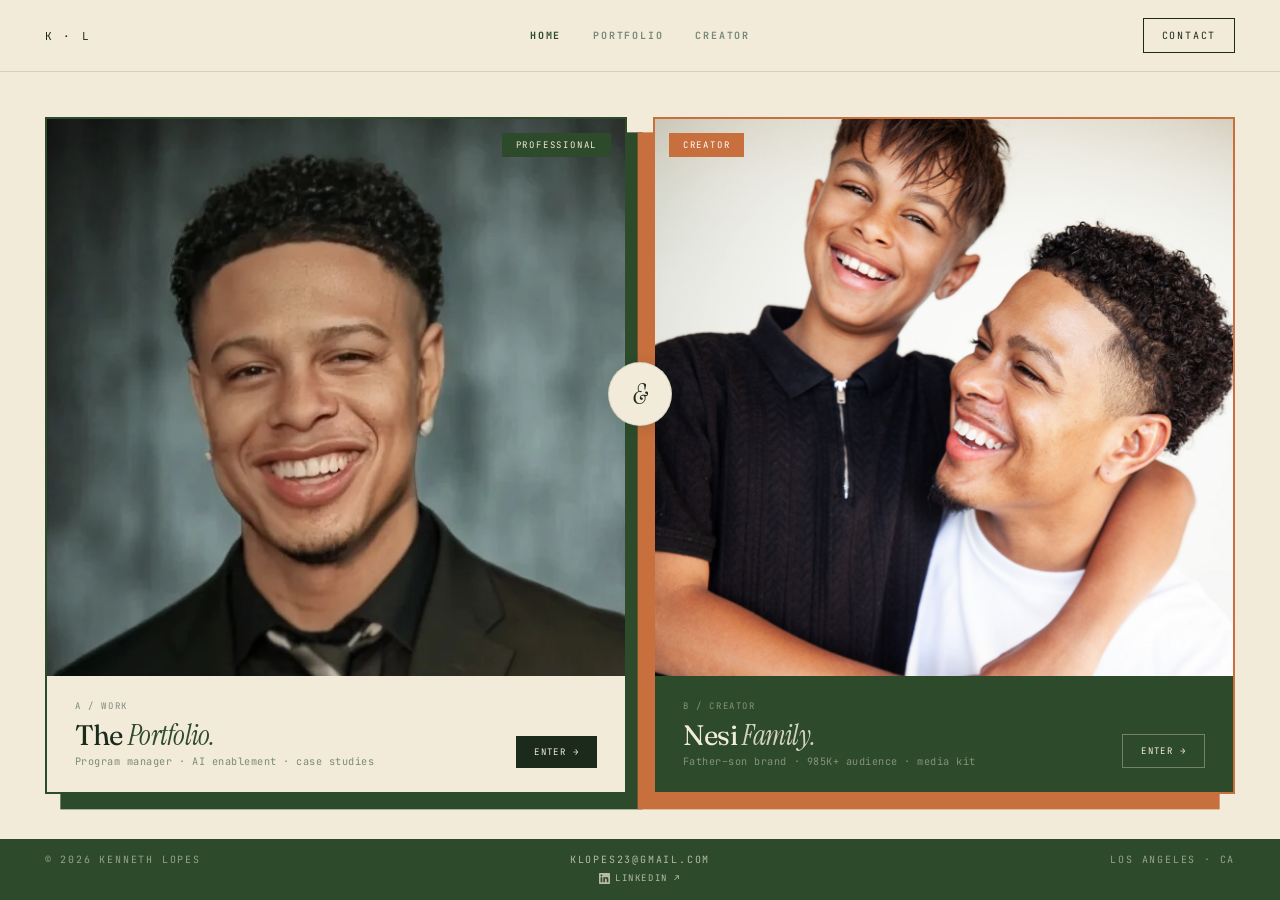
==== index.html @ 7c3894ec "feat: experience.html sweep + JELEEL! entry + Nesi solo/team framing + SEO refresh ## experience.htm" ====
<!DOCTYPE html>
<html lang="en">
<head>
  <meta charset="UTF-8" />
  <meta name="viewport" content="width=device-width, initial-scale=1.0, viewport-fit=cover" />
  <meta name="theme-color" content="#F2EBDA" />
  <meta name="apple-mobile-web-app-capable" content="yes" />
  <meta name="mobile-web-app-capable" content="yes" />
  <meta name="apple-mobile-web-app-status-bar-style" content="default" />
  <meta name="apple-mobile-web-app-title" content="Kenneth Lopes" />
  <link rel="apple-touch-icon" href="/assets/headshot.jpg" />
  <link rel="manifest" href="/manifest.json" />
  <title>Kenneth Lopes · The Nesi Family (@nesimento_, @nesimento) — Sr. TPM + Creator Economy Operator</title>
  <link rel="stylesheet" href="/tokens.css" />
  <meta name="description" content="Kenneth Lopes — Sr. Technical Program Manager (Los Angeles) and creator behind The Nesi Family (@nesimento_, @nesimento) — 985K+ followers, 250M+ views, 12 closed brand deals across TikTok, Instagram, Snapchat, Facebook, YouTube. AI enablement, creator operations, brand partnerships. Portfolio + media kit." />
  <meta name="keywords" content="Kenneth Lopes, Nesimento, The Nesi Family, Nesi Family, @nesimento_, @nesimento, father son creator, TikTok creator, Instagram creator, YouTube Shorts creator, Snapchat Spotlight creator, Facebook Reels creator, creator economy, creator operations, creator manager, creator ops, brand partnerships, influencer marketing, content operations, content programming, cross-platform creator, Sr. Technical Program Manager, Sr. TPM, AI Enablement, GenAI, RAG, HITL, Microsoft Dynamics CRM, Los Angeles" />
  <link rel="canonical" href="https://kennethlopes.com/" />
  <meta property="og:title" content="Kenneth Lopes · The Nesi Family (@nesimento_)" />
  <meta property="og:description" content="Sr. Program Manager + creator brand The Nesi Family — 985K+ followers, 250M+ views. Portfolio + media kit." />
  <meta property="og:image" content="https://kennethlopes.com/assets/og-home.jpg" />
  <meta property="og:url" content="https://kennethlopes.com/" />
  <meta property="og:type" content="website" />
  <meta property="og:site_name" content="Kenneth Lopes · The Nesi Family" />
  <meta name="twitter:card" content="summary_large_image" />
  <meta name="twitter:title" content="Kenneth Lopes · The Nesi Family (@nesimento_)" />
  <meta name="twitter:description" content="Sr. Program Manager + creator brand The Nesi Family — 985K+ followers, 250M+ views." />
  <meta name="twitter:image" content="https://kennethlopes.com/assets/og-home.jpg" />
  <link rel="icon" href="/assets/favicon.ico" />

  <link rel="preconnect" href="https://fonts.googleapis.com" />
  <link rel="preconnect" href="https://fonts.gstatic.com" crossorigin />
  <link href="https://fonts.googleapis.com/css2?family=Fraunces:ital,opsz,wght@0,9..144,600;1,9..144,400&family=Instrument+Serif:ital@1&family=JetBrains+Mono:wght@400;500&display=swap" rel="stylesheet" />

  <style>
    :root {
      --bg:     #F2EBDA;
      --ink:    #1B2A1B;
      --muted:  #7A8A7A;
      --line:   rgba(27,42,27,0.14);
      --accent: #2D4A2B;
      --pop:    #C76F3D;
      --pad:    clamp(20px, 3.5vw, 52px);
      --shadow: clamp(10px, 1.2vw, 18px);
      --gap:    clamp(16px, 2vw, 32px);

      --font-display: 'Fraunces', Georgia, serif;
      --font-italic:  'Instrument Serif', Georgia, serif;
      --font-mono:    'JetBrains Mono', ui-monospace, monospace;
    }

    *, *::before, *::after { box-sizing: border-box; margin: 0; padding: 0; }
    html, body { height: 100%; background: var(--bg); -webkit-font-smoothing: antialiased; overflow: hidden; }
    a { color: inherit; text-decoration: none; }
    img { display: block; }

    /* ── PAGE ── */
    .page {
      height: 100dvh;
      display: grid;
      grid-template-rows: auto 1fr auto;
    }

    /* ── NAV (shared) ── */
    nav.topnav {
      display: grid;
      grid-template-columns: 1fr auto 1fr;
      align-items: center;
      gap: 24px;
      padding: 18px var(--pad);
      border-bottom: 1px solid var(--line);
    }
    .topnav-brand {
      font-family: var(--font-mono);
      font-size: 11px; letter-spacing: 0.2em; text-transform: uppercase; color: var(--ink);
      justify-self: start;
    }
    .topnav-links { display: flex; gap: 32px; justify-content: center; }
    .topnav-link {
      font-family: var(--font-mono);
      font-size: 10px; letter-spacing: 0.18em; text-transform: uppercase; color: var(--muted);
      font-weight: 700;
      transition: color 0.15s;
    }
    .topnav-link:hover { color: var(--ink); }
    .topnav-link.is-active { color: var(--ink); }
    .topnav-cta {
      justify-self: end;
      font-family: var(--font-mono);
      font-size: 10px; letter-spacing: 0.18em; text-transform: uppercase;
      padding: 10px 18px; border: 1.5px solid var(--ink); color: var(--ink);
      transition: background 0.15s, color 0.15s;
    }
    .topnav-cta:hover { background: var(--ink); color: var(--bg); }
    @media (max-width: 720px) {
      .topnav-links { display: none; }
      nav.topnav { grid-template-columns: 1fr auto; }
    }

    /* ── CARDS AREA ── */
    .cards-area {
      padding: var(--pad);
      display: flex;
      align-items: stretch;
      position: relative;
      overflow: hidden;
      min-height: 0;
    }

    /* ── AMPERSAND MEDALLION ── */
    .medallion {
      position: absolute;
      left: 50%; top: 42%;
      transform: translate(-50%, -50%);
      z-index: 20;
      width: clamp(44px, 5vw, 64px);
      height: clamp(44px, 5vw, 64px);
      background: var(--bg);
      border-radius: 50%;
      border: 1px solid var(--line);
      box-shadow: 0 2px 14px rgba(27,42,27,0.13);
      display: flex; align-items: center; justify-content: center;
      font-family: var(--font-italic);
      font-style: italic;
      font-size: clamp(18px, 2.2vw, 28px);
      color: var(--ink);
      pointer-events: none;
    }

    /* ── CARD WRAPPERS ── */
    .door-wrap {
      flex: 1;
      position: relative;
    }
    .door-wrap + .door-wrap { margin-left: var(--gap); }

    /* Shadow block */
    .door-wrap::before {
      content: '';
      position: absolute;
      inset: 0;
      z-index: 0;
      transition: transform 0.35s ease;
    }
    .door-wrap--pro::before {
      background: var(--accent);
      transform: translate(var(--shadow), var(--shadow));
    }
    .door-wrap--creator::before {
      background: var(--pop);
      transform: translate(calc(var(--shadow) * -1), var(--shadow));
    }
    .door-wrap--pro:hover::before    { transform: translate(calc(var(--shadow) + 5px), calc(var(--shadow) + 5px)); }
    .door-wrap--creator:hover::before { transform: translate(calc((var(--shadow) + 5px) * -1), calc(var(--shadow) + 5px)); }

    /* ── CARD ── */
    .door {
      position: relative; z-index: 1;
      height: 100%;
      display: flex; flex-direction: column;
      overflow: hidden; cursor: pointer;
      transition: transform 0.3s ease;
    }
    .door--pro     { border: 2.5px solid var(--accent); }
    .door--creator { border: 2.5px solid var(--pop); }
    .door--pro:hover     { transform: translate(-4px, -4px); }
    .door--creator:hover { transform: translate(4px, -4px); }

    /* Photo */
    .door-photo {
      flex: 1; overflow: hidden; min-height: 0; position: relative;
    }
    .door-photo img {
      width: 100%; height: 100%;
      object-fit: cover; object-position: center 18%;
      display: block;
      transition: transform 0.5s ease;
    }
    .door--creator .door-photo img { object-position: center 0%; }
    .door:hover .door-photo img { transform: scale(1.04); }

    /* Badge */
    .door-badge {
      position: absolute; top: 14px; z-index: 2;
      font-family: var(--font-mono); font-size: 9px;
      letter-spacing: 0.2em; text-transform: uppercase; padding: 6px 14px;
    }
    .door--pro  .door-badge { right: 14px; background: var(--accent);  color: var(--bg); }
    .door--creator .door-badge { left: 14px;  background: var(--pop); color: #fff; }

    /* Footer caption */
    .door-footer {
      flex-shrink: 0;
      padding: clamp(16px, 2vw, 24px) clamp(18px, 2.2vw, 28px);
    }
    .door--pro     .door-footer { background: var(--bg); }
    .door--creator .door-footer { background: var(--accent); }

    .door-eyebrow {
      font-family: var(--font-mono); font-size: 9px;
      letter-spacing: 0.18em; text-transform: uppercase; margin-bottom: 8px;
    }
    .door--pro     .door-eyebrow { color: var(--muted); }
    .door--creator .door-eyebrow { color: rgba(242,235,218,0.45); }

    .door-footer-row {
      display: flex; align-items: flex-end; justify-content: space-between; gap: 12px;
    }

    .door-title {
      font-family: var(--font-display); font-weight: 400;
      font-size: clamp(20px, 2.2vw, 36px);
      letter-spacing: -0.025em; line-height: 1.05; margin-bottom: 5px;
    }
    .door-title em { font-family: var(--font-italic); font-style: italic; }
    .door--pro     .door-title    { color: var(--ink); }
    .door--pro     .door-title em { color: var(--accent); }
    .door--creator .door-title    { color: var(--bg); }
    .door--creator .door-title em { color: rgba(242,235,218,0.85); }

    .door-desc {
      font-family: var(--font-mono); font-size: clamp(9px, 0.8vw, 11px); letter-spacing: 0.05em;
    }
    .door--pro     .door-desc { color: var(--muted); }
    .door--creator .door-desc { color: rgba(242,235,218,0.45); }

    .door-enter {
      flex-shrink: 0;
      font-family: var(--font-mono); font-size: 9px;
      letter-spacing: 0.16em; text-transform: uppercase;
      padding: 10px 18px; white-space: nowrap;
      transition: background 0.2s, border-color 0.2s;
    }
    .door--pro .door-enter     { background: var(--ink); color: var(--bg); }
    .door--pro:hover .door-enter { background: var(--accent); }
    .door--creator .door-enter { border: 1.5px solid rgba(242,235,218,0.35); color: var(--bg); }
    .door--creator:hover .door-enter { background: rgba(242,235,218,0.1); }

    /* ── FOOTER ── */
    .site-footer {
      background: var(--accent);
      padding: 14px var(--pad) 16px;
      display: grid;
      grid-template-columns: 1fr auto 1fr;
      grid-template-rows: auto auto;
      align-items: center;
      row-gap: 6px;
    }
    .footer-copy {
      font-family: var(--font-mono); font-size: 10px;
      letter-spacing: 0.18em; text-transform: uppercase; color: rgba(242,235,218,0.55);
    }
    .footer-email {
      font-family: var(--font-mono); font-size: 10px;
      letter-spacing: 0.18em; text-transform: uppercase;
      color: rgba(242,235,218,0.7); text-align: center; transition: color 0.15s;
    }
    .footer-email:hover { color: var(--bg); }
    .footer-location {
      font-family: var(--font-mono); font-size: 10px;
      letter-spacing: 0.18em; text-transform: uppercase;
      color: rgba(242,235,218,0.55); text-align: right;
    }
    /* v4: LinkedIn pinned on its own row, centered under email */
    .footer-linkedin {
      grid-column: 1 / -1; grid-row: 2;
      justify-self: center;
      color: rgba(242,235,218,0.7) !important;
      transition: color 0.15s;
    }
    .footer-linkedin:hover { color: var(--bg) !important; }

    /* ── MOBILE ── */
    @media (max-width: 680px) {
      html, body { overflow: auto; }
      .page { height: auto; min-height: 100dvh; }
      .cards-area { flex-direction: column; padding: 16px; gap: 28px; }
      .door-wrap + .door-wrap { margin-left: 0; margin-top: 0; }
      .door-wrap { flex: none; height: 70vw; min-height: 280px; }
      .door-wrap--creator::before { transform: translate(0, var(--shadow)); }
      .medallion { display: none; }
      .site-footer { grid-template-columns: 1fr; gap: 6px; text-align: center; }
      .footer-email, .footer-location { text-align: center; }
    }
  </style>
  <link rel="stylesheet" href="mobile.css" />
  <!-- v4: JSON-LD Person schema — surfaces in Google search for recruiter queries -->
  <script type="application/ld+json">
  {
    "@context": "https://schema.org",
    "@type": "Person",
    "name": "Kenneth Lopes",
    "alternateName": ["Nesimento", "@nesimento_", "@nesimento", "The Nesi Family creator", "Nesi"],
    "url": "https://kennethlopes.com",
    "image": "https://kennethlopes.com/assets/headshot.jpg",
    "jobTitle": "Senior Technical Program Manager",
    "description": "Cross-functional Sr. Program Manager (TPM) in Los Angeles and creator behind The Nesi Family (@nesimento_, @nesimento). 985K+ followers across 5 platforms.",
    "address": {
      "@type": "PostalAddress",
      "addressLocality": "Los Angeles",
      "addressRegion": "CA",
      "addressCountry": "US"
    },
    "alumniOf": {
      "@type": "CollegeOrUniversity",
      "name": "University of Rhode Island",
      "department": "College of Business · Communication Studies & Business Marketing"
    },
    "knowsAbout": [
      "Technical Program Management",
      "AI Enablement",
      "GenAI Operations",
      "RAG + HITL workflows",
      "Creator Economy",
      "Creator Operations",
      "Creator Ops",
      "Brand Partnerships",
      "Influencer Marketing",
      "Content Operations",
      "Content Programming",
      "Short-form Video",
      "TikTok Strategy",
      "Instagram Reels",
      "YouTube Shorts",
      "Snapchat Spotlight",
      "Cross-Platform Distribution",
      "Audience Analytics",
      "Hardware/Software/Firmware Integration",
      "New Product Introduction",
      "Multi-Site Governance",
      "Stage-Gate Delivery",
      "Cross-Functional Leadership",
      "Microsoft Dynamics CRM",
      "Smartsheet Governance"
    ],
    "sameAs": [
      "https://linkedin.com/in/kennethlopes",
      "https://github.com/klopes23",
      "https://www.tiktok.com/@nesimento_",
      "https://www.instagram.com/nesimento",
      "https://www.snapchat.com/add/nesimento",
      "https://www.facebook.com/nesimento",
      "https://www.youtube.com/@thenesifamily"
    ],
    "worksFor": {
      "@type": "Organization",
      "@id": "https://kennethlopes.com/media-kit.html#nesi-family",
      "name": "The Nesi Family"
    }
  }
  </script>
  <!-- Organization schema for the creator brand — helps queries like
       'the nesi family', 'nesimento', 'nesi', '@nesimento_' surface
       this site directly. Lists every social handle as sameAs. -->
  <script type="application/ld+json">
  {
    "@context": "https://schema.org",
    "@type": "Organization",
    "@id": "https://kennethlopes.com/media-kit.html#nesi-family",
    "name": "The Nesi Family",
    "alternateName": ["Nesi Family", "Nesimento", "Nesi", "@nesimento_", "@nesimento", "nesimento_"],
    "url": "https://kennethlopes.com/media-kit.html",
    "logo": "https://kennethlopes.com/assets/og-mediakit.jpg",
    "image": "https://kennethlopes.com/assets/og-mediakit.jpg",
    "description": "Father–son creator brand by Kenneth Lopes. 985K+ followers and 250M+ all-time views across TikTok (@nesimento_), Instagram (@nesimento), Snapchat (@nesimento), Facebook, and YouTube (@thenesifamily).",
    "founder": { "@type": "Person", "name": "Kenneth Lopes", "url": "https://kennethlopes.com" },
    "email": "thenesifamilybiz@gmail.com",
    "areaServed": "Worldwide",
    "knowsAbout": [
      "Creator Economy", "Creator Operations", "Brand Partnerships", "Influencer Marketing",
      "Short-form video", "Father-son content", "Cross-platform Distribution",
      "TikTok", "Instagram Reels", "Snapchat Spotlight", "YouTube Shorts", "Facebook Reels",
      "Family-friendly content", "Lifestyle", "Food", "QSR partnerships", "Entertainment",
      "Content Programming", "Audience Analytics", "A/B Testing", "Creator-brand campaigns"
    ],
    "sameAs": [
      "https://www.tiktok.com/@nesimento_",
      "https://www.instagram.com/nesimento",
      "https://www.snapchat.com/add/nesimento",
      "https://www.facebook.com/nesimento",
      "https://www.youtube.com/@thenesifamily"
    ]
  }
  </script>
</head>
<body data-palette="pro">
<!-- SEO: crawler-visible heading + brand summary so the home page ranks
     for 'Kenneth Lopes', 'The Nesi Family', 'Nesimento', '@nesimento_',
     '@nesimento', etc. without disrupting the visual door layout. -->
<div class="sr-only" aria-hidden="false" style="position:absolute;left:-9999px;top:auto;width:1px;height:1px;overflow:hidden;">
  <h1>Kenneth Lopes — Sr. Technical Program Manager &amp; creator of The Nesi Family (Nesimento, @nesimento_, @nesimento)</h1>
  <p>Kenneth Lopes is a Los Angeles–based Senior Technical Program Manager (TPM) at Canoga Perkins, focused on AI enablement, GenAI workflows, RAG + HITL systems, multi-site governance, and go-to-market execution. He is also a creator-economy operator and founder of <strong>The Nesi Family</strong> — a father–son creator brand also known as <strong>Nesimento</strong> and <strong>Nesi</strong> — with handles <strong>@nesimento_</strong> on TikTok and <strong>@nesimento</strong> on Instagram, Snapchat, and Facebook, plus <strong>@thenesifamily</strong> on YouTube. The Nesi Family has grown to 985K+ followers and 250M+ all-time views across the five platforms, with 12 closed paid brand deals including P.F. Chang's, BJ's Restaurants, Shake Shack, Wingstop, Domino's, and Norms Restaurants. Related roles and specializations: creator operations, creator manager, content operations, brand partnerships, influencer marketing, cross-platform content programming, short-form video strategy, TikTok creator, Instagram Reels creator, YouTube Shorts creator, Snapchat Spotlight creator, Facebook Reels creator.</p>
</div>
<div class="page">

  <!-- NAV -->
  <nav class="topnav">
    <a class="topnav-brand" href="index.html">K · L</a>
    <div class="topnav-links">
      <a class="topnav-link is-active" href="index.html">Home</a>
      <a class="topnav-link" href="portfolio.html">Portfolio</a>
      <a class="topnav-link" href="media-kit.html">Creator</a>
    </div>
    <a class="topnav-cta" href="mailto:klopes23@gmail.com">Contact</a>
  </nav>

  <!-- CARDS -->
  <div class="cards-area">
    <div class="medallion">&amp;</div>

    <!-- Professional -->
    <div class="door-wrap door-wrap--pro">
      <a class="door door--pro" href="portfolio.html" aria-label="View professional portfolio">
        <div class="door-photo">
          <picture><source type="image/webp" srcset="assets/headshot.webp"><img src="assets/headshot.jpg" alt="Kenneth Lopes — professional headshot" width="592" height="666" /></picture>
          <span class="door-badge">Professional</span>
        </div>
        <div class="door-footer">
          <p class="door-eyebrow">A / Work</p>
          <div class="door-footer-row">
            <div>
              <h2 class="door-title">The <em>Portfolio.</em></h2>
              <p class="door-desc">Program manager · AI enablement · case studies</p>
            </div>
            <span class="door-enter">Enter →</span>
          </div>
        </div>
      </a>
    </div>

    <!-- Creator -->
    <div class="door-wrap door-wrap--creator">
      <a class="door door--creator" href="media-kit.html" aria-label="View Nesi Family creator media kit">
        <div class="door-photo">
          <picture><img src="assets/IMG_4376.JPG" alt="Kenneth Lopes and son — Nesi Family" width="1800" height="2700" style="object-position: center 15%;" onerror="this.parentElement.style.display='none'" /></picture>
          <span class="door-badge">Creator</span>
        </div>
        <div class="door-footer">
          <p class="door-eyebrow">B / Creator</p>
          <div class="door-footer-row">
            <div>
              <h2 class="door-title">Nesi <em>Family.</em></h2>
              <p class="door-desc">Father–son brand · 985K+ audience · media kit</p>
            </div>
            <span class="door-enter">Enter →</span>
          </div>
        </div>
      </a>
    </div>
  </div>

  <!-- FOOTER -->
  <footer class="site-footer">
    <span class="footer-copy">© 2026 Kenneth Lopes</span>
    <a class="footer-email" href="mailto:klopes23@gmail.com">klopes23@gmail.com</a>
    <span class="footer-location">Los Angeles · CA</span>
    <a class="footer-linkedin" href="https://linkedin.com/in/kennethlopes" target="_blank" rel="noopener" style="font-family:var(--font-mono,'JetBrains Mono',monospace);font-size:9px;letter-spacing:0.18em;text-transform:uppercase;color:inherit;display:inline-flex;align-items:center;"><svg viewBox="0 0 24 24" fill="currentColor" aria-hidden="true" style="width:11px;height:11px;display:inline-block;vertical-align:-1px;margin-right:5px;"><path d="M20.45 20.45h-3.55v-5.57c0-1.33-.02-3.04-1.85-3.04-1.85 0-2.13 1.45-2.13 2.94v5.67H9.37V9h3.41v1.56h.05c.47-.9 1.63-1.85 3.36-1.85 3.6 0 4.26 2.37 4.26 5.45v6.29zM5.34 7.43a2.06 2.06 0 1 1 0-4.12 2.06 2.06 0 0 1 0 4.12zM7.12 20.45H3.56V9h3.56v11.45zM22.22 0H1.77C.79 0 0 .77 0 1.72v20.56C0 23.23.79 24 1.77 24h20.45c.98 0 1.78-.77 1.78-1.72V1.72C24 .77 23.2 0 22.22 0z"/></svg>LinkedIn ↗</a>
  </footer>

</div>
  <script src="mobile.js" defer></script>
</body>
</html>
---- tokens.css ----
/* tokens.css — shared design tokens for kennethlopes.com
   Drop into every page (link before page-specific styles). One source of truth
   for type scale, stat-card variants, image standards, palette pills.

   Two palettes coexist (pro + creator). Pages declare which one they're on
   via <body data-palette="pro"> or <body data-palette="creator">. Defaults to pro. */

:root {
  /* ────────── Type ────────── */
  --font-display: 'Fraunces', Georgia, serif;
  --font-italic:  'Instrument Serif', Georgia, serif;
  --font-body:    'Inter Tight', system-ui, sans-serif;
  --font-mono:    'JetBrains Mono', ui-monospace, monospace;

  /* Three display tiers — used EVERYWHERE on every page */
  --display-hero:    clamp(60px, 8.5vw, 110px);   /* page H1: portfolio, media kit, experience */
  --display-section: clamp(36px, 4.5vw, 56px);    /* section H2: "Selected work", "Where the audience lives" */
  --display-card:    clamp(22px, 2.2vw, 28px);    /* card H3: case study titles, pillar titles, role titles */

  /* Letter spacing per tier */
  --ls-hero: -0.04em;
  --ls-section: -0.03em;
  --ls-card: -0.02em;

  /* Line height per tier */
  --lh-hero: 0.92;
  --lh-section: 1;
  --lh-card: 1.05;

  /* Mono kicker — stays the same everywhere */
  --mono-kicker-size: 10px;
  --mono-kicker-track: 0.22em;

  /* ────────── Palette · Pro (default) ────────── */
  --bg:       #F2EBDA;
  --bg-2:     #E8E0CC;
  --cream:    #FAF6EA;
  --ink:      #1B2A1B;
  --ink-2:    #3A4A3A;
  --muted:    #7A8A7A;
  --line:     rgba(27,42,27,0.14);
  --accent:   #C76F3D;   /* terracotta */
  --accent-2: #5E7030;   /* olive — shadow color */
  --forest:   #2D4A2B;
  --pop:      #D9B65A;   /* mustard */
  --on-ink:   #F2EBDA;
}

body[data-palette="creator"] {
  --bg:       #F4ECDD;
  --bg-2:     #EAD9BD;
  --cream:    #FBF5E8;
  --ink:      #2A1A12;
  --ink-2:    #4A2E20;
  --muted:    #6B5648;
  --line:     rgba(42,26,18,0.16);
  --accent:   #C25A2E;   /* terracotta-creator */
  --accent-2: #E8985A;   /* peach — shadow color */
  --forest:   #4A5F2E;   /* used sparingly on creator side */
  --pop:      #D9B65A;
  --on-ink:   #FBF5E8;
}

/* ════════════════════════════════════════════════════════════════
   FIX 1 · Type system
   Use these classes (or copy the rules) instead of bespoke font-size on each page.
   ════════════════════════════════════════════════════════════════ */
/* v4: !important on properties so helper classes WIN over page-level
   styles. Without this they're no-ops on pages with their own h1/h2/h3
   declarations (which is every page). Trade-off is a small maintenance
   cost (utility classes always shout), but the consistency win is the
   whole point of the layer. */
.t-hero {
  font-family: var(--font-display) !important;
  font-weight: 600 !important;
  font-size: var(--display-hero) !important;
  line-height: var(--lh-hero) !important;
  letter-spacing: var(--ls-hero) !important;
  color: var(--ink);
  margin: 0;
}
.t-hero em {
  font-family: var(--font-italic) !important;
  font-style: italic !important;
  font-weight: 400 !important;
  color: var(--accent);
}
.t-section {
  font-family: var(--font-display) !important;
  font-weight: 400 !important;
  font-size: var(--display-section) !important;
  line-height: var(--lh-section) !important;
  letter-spacing: var(--ls-section) !important;
  color: var(--ink);
  margin: 0;
}
.t-section em {
  font-family: var(--font-italic) !important;
  font-style: italic !important;
  color: var(--accent);
}
.t-card {
  font-family: var(--font-display) !important;
  font-weight: 500 !important;
  font-size: var(--display-card) !important;
  line-height: var(--lh-card) !important;
  letter-spacing: var(--ls-card) !important;
  color: var(--ink);
  margin: 0;
}
.t-kicker {
  font-family: var(--font-mono) !important;
  font-weight: 600 !important;
  font-size: var(--mono-kicker-size) !important;
  letter-spacing: var(--mono-kicker-track) !important;
  text-transform: uppercase !important;
  color: var(--muted);
}
.t-tagline {
  font-family: var(--font-italic);
  font-style: italic;
  font-size: clamp(16px, 1.6vw, 22px);
  line-height: 1.4;
  color: var(--ink-2);
  text-wrap: balance;
}

/* ════════════════════════════════════════════════════════════════
   FIX 2 · Stat card system — hero / card / chip
   ════════════════════════════════════════════════════════════════ */

/* ── Hero (1 per page) ── */
.stat-hero {
  background: var(--ink);
  color: var(--on-ink);
  padding: 22px 20px;
}
.stat-hero .lab {
  font-family: var(--font-mono);
  font-weight: 600;
  font-size: 9.5px;
  letter-spacing: 0.22em;
  text-transform: uppercase;
  color: var(--accent);
  margin-bottom: 8px;
}
.stat-hero .num {
  font-family: var(--font-display);
  font-weight: 600;
  font-size: clamp(48px, 6vw, 64px);
  line-height: 0.92;
  letter-spacing: -0.035em;
  font-variant-numeric: tabular-nums;
}
.stat-hero .num em {
  font-family: var(--font-italic);
  font-style: italic;
  font-weight: 400;
  color: var(--pop);
  margin-left: 2px;
}
.stat-hero .sub {
  margin-top: 6px;
  font-family: var(--font-body);
  font-size: 13px;
  color: rgba(255,255,255,0.7);
}

/* ── Card (3–8 per row) ── */
.stat-card {
  background: var(--cream);
  border: 1px solid var(--line);
  padding: 16px 14px;
}
.stat-card .lab {
  font-family: var(--font-mono);
  font-weight: 600;
  font-size: 9px;
  letter-spacing: 0.2em;
  text-transform: uppercase;
  color: var(--muted);
  margin-bottom: 6px;
}
.stat-card .num {
  font-family: var(--font-display);
  font-weight: 500;
  font-size: 30px;
  line-height: 1;
  letter-spacing: -0.025em;
  font-variant-numeric: tabular-nums;
  color: var(--ink);
}
.stat-card .sub {
  margin-top: 4px;
  font-family: var(--font-body);
  font-size: 11px;
  color: var(--muted);
}

/* Variants of stat-card */
.stat-card--accent  { background: var(--accent);  color: #fff; border: none; }
.stat-card--olive   { background: var(--accent-2); color: #fff; border: none; }
.stat-card--ink     { background: var(--ink);     color: var(--on-ink); border: none; }
.stat-card--accent .lab,
.stat-card--olive  .lab,
.stat-card--ink    .lab { color: rgba(255,255,255,0.78); }
.stat-card--ink    .lab { color: var(--pop); }
.stat-card--accent .num,
.stat-card--olive  .num,
.stat-card--ink    .num { color: inherit; }

/* ── Chip (tightest density) ── */
.stat-chip {
  background: var(--bg-2);
  padding: 12px 10px;
  text-align: center;
}
.stat-chip .num {
  font-family: var(--font-display);
  font-weight: 500;
  font-size: 22px;
  line-height: 1;
  letter-spacing: -0.02em;
  font-variant-numeric: tabular-nums;
  color: var(--ink);
}
.stat-chip .lab {
  margin-top: 4px;
  font-family: var(--font-mono);
  font-weight: 600;
  font-size: 8.5px;
  letter-spacing: 0.18em;
  text-transform: uppercase;
  color: var(--muted);
}

/* ════════════════════════════════════════════════════════════════
   FIX 3 · Image standard — palette-stepped border + shadow block
   ════════════════════════════════════════════════════════════════ */
.img-frame {
  position: relative;
  display: block;
}
.img-frame::before {
  content: '';
  position: absolute; inset: 0;
  background: var(--accent-2);   /* shadow color = palette accent-2 */
  transform: translate(6px, 6px);
  z-index: 0;
  transition: transform 0.35s ease;
}
.img-frame__inner {
  position: relative; z-index: 1;
  border: 1.5px solid var(--ink); /* border = palette ink */
  background: var(--bg-2);
  overflow: hidden;
}
.img-frame__inner img,
.img-frame__inner picture {
  width: 100%; height: 100%; display: block; object-fit: cover;
}
.img-frame:hover::before { transform: translate(10px, 10px); }

/* ════════════════════════════════════════════════════════════════
   FIX 4 · Topnav palette signal
   ════════════════════════════════════════════════════════════════ */
body[data-palette="pro"] .topnav { background: var(--bg); }
body[data-palette="creator"] .topnav {
  background: var(--cream);
  border-bottom-color: var(--line);
}

.nav-pill {
  display: inline-block; margin-left: 10px;
  padding: 4px 9px;
  font-family: var(--font-mono); font-weight: 600;
  font-size: 9px; letter-spacing: 0.18em; text-transform: uppercase;
  border-radius: 0;
}
body[data-palette="pro"] .nav-pill     { background: rgba(45,74,43,0.08);  color: var(--forest); }
body[data-palette="creator"] .nav-pill { background: rgba(194,90,46,0.12); color: var(--accent); }

/* Active link picks up palette accent */
body[data-palette="pro"]     .topnav-link.is-active { color: var(--forest); }
body[data-palette="creator"] .topnav-link.is-active { color: var(--accent); }

/* CTA on creator pages becomes brown-on-cream (inverse of pro: dark-on-cream).
   Need to override background too — page-level .topnav-cta sets background:
   var(--ink) which makes text invisible without this. */
body[data-palette="creator"] .topnav-cta {
  background: var(--cream) !important;
  color: var(--ink) !important;
  border: 1.5px solid var(--ink) !important;
}
body[data-palette="creator"] .topnav-cta:hover {
  background: var(--ink) !important;
  color: var(--cream) !important;
  border-color: var(--ink) !important;
}

/* ════════════════════════════════════════════════════════════════
   FIX 5 · Cross-page CTA pair
   Use at every terminal page (deck slide 7, media kit footer, last case study).
   ════════════════════════════════════════════════════════════════ */
.cta-pair {
  display: grid;
  grid-template-columns: 1fr 1fr;
  gap: 12px;
  margin-top: 32px;
}
.cta-card {
  padding: 22px 24px;
  display: flex; flex-direction: column; gap: 6px;
  text-decoration: none;
}
.cta-card .lab {
  font-family: var(--font-mono); font-weight: 600;
  font-size: 9.5px; letter-spacing: 0.22em; text-transform: uppercase;
}
.cta-card .title {
  font-family: var(--font-display); font-weight: 400;
  font-size: clamp(20px, 2.2vw, 26px);
  letter-spacing: -0.02em; line-height: 1.05;
}
.cta-card .title em {
  font-family: var(--font-italic); font-style: italic;
}
.cta-card--pro {
  background: #2D4A2B; color: #F2EBDA;
}
.cta-card--pro .lab { color: #D9B65A; }
.cta-card--pro .title em { color: #D9B65A; }
/* Creator card flipped to a warm cream surface with dark ink text so
   the pair reads as two visually contrasting tiles (forest vs cream)
   instead of two near-identical dark cards. */
.cta-card--creator {
  background: #FBF5E8; color: #2A1A12;
  border: 1.5px solid #2A1A12;
}
.cta-card--creator .lab { color: #C25A2E; }
.cta-card--creator .title em { color: #C25A2E; }

@media (max-width: 768px) {
  .cta-pair { grid-template-columns: 1fr; }
}
---- mobile.css ----
/* ───────────────────────────────────────────────────
   mobile.css — Linear / Notion mobile shell
   Loaded site-wide; only takes effect at <= 768px.
   ─────────────────────────────────────────────────── */

/* Hard-hide the JS-injected hamburger when the viewport is >768px
   (covers the case where the user rotates / resizes from mobile to desktop
    and mobile.js had already injected the .m-menu-btn into .topnav-inner) */
@media (min-width: 769px) {
  .m-menu-btn { display: none !important; }
  .m-sheet, .m-sheet-backdrop { display: none !important; }
}

@media (max-width: 768px) {

  :root {
    --m-bar-h: 52px;
    --m-pad: clamp(18px, 5vw, 24px);
    --m-radius: 14px;
    --m-tap: 44px;
  }

  html {
    -webkit-text-size-adjust: 100%;
    overscroll-behavior-y: none;
    /* v4: every page ends with a dark footer; matching the html bg prevents
       iOS from showing a cream gap when the address bar collapses or on overscroll. */
    background: #1B2A1B;
  }
  body {
    padding-top: env(safe-area-inset-top);
    padding-bottom: env(safe-area-inset-bottom);
    overflow-x: hidden;
    /* allow page bg to still show through where it's set on body */
    background-color: var(--bg, #F2EBDA);
  }

  /* ── App bar (replaces topnav layout, keeps element) ── */
  .topnav {
    position: sticky; top: 0; z-index: 200;
    background: rgba(242,235,218,0.88);
    backdrop-filter: saturate(160%) blur(18px);
    -webkit-backdrop-filter: saturate(160%) blur(18px);
    border-bottom: 1px solid rgba(31,42,31,0.08);
  }
  .topnav-inner {
    /* v4: single-row grid — brand | nav links | hamburger inline */
    display: grid !important;
    grid-template-columns: auto 1fr auto !important;
    grid-template-rows: auto !important;
    padding: 10px var(--m-pad) !important;
    align-items: center;
    gap: 12px !important;
  }
  .topnav-brand { font-size: 11px !important; grid-row: 1; grid-column: 1; }
  /* v4: nav-pill (A/Work, B/Creator) hidden on mobile — palette signal is a
     desktop affordance; on mobile the tight topnav doesn't have room and
     the pill adds clutter without payoff. */
  .topnav-brand .nav-pill { display: none !important; }
  /* Hamburger (injected by mobile.js) sits inline at the right */
  .m-menu-btn { grid-row: 1; grid-column: 3; }
  /* Nav links sit inline between brand and hamburger */
  .topnav-links {
    display: flex !important;
    grid-row: 1; grid-column: 2;
    align-items: center; justify-content: center;
    gap: 14px !important;
    padding-top: 0;
    border-top: none;
  }
  .topnav-link {
    font-family: 'JetBrains Mono', monospace !important;
    font-size: 9.5px !important; font-weight: 600 !important;
    letter-spacing: 0.18em !important; text-transform: uppercase !important;
    color: rgba(31,42,31,0.55) !important;
    text-decoration: none !important;
    padding: 4px 0 !important;
  }
  .topnav-link.is-active {
    color: var(--ms-ink, #1B2A1B) !important;
    border-bottom: 1.5px solid var(--ms-accent, #C76F3D);
  }
  /* Hide the Contact pill on mobile — it's redundant with the sheet menu and was wrapping to a 3rd row */
  .topnav-cta { display: none !important; }

  /* Hide separate subnav when present (Linear/Notion: no chrome) */
  .subnav { display: none !important; }

  /* Inject hamburger button (added by JS) */
  .m-menu-btn {
    width: var(--m-tap); height: var(--m-tap);
    display: inline-flex; align-items: center; justify-content: center;
    background: transparent; border: 1px solid rgba(31,42,31,0.12);
    border-radius: 999px;
    color: var(--ink, #1F2A1F);
    margin-left: 8px;
    transition: background 0.15s, border-color 0.15s;
  }
  .m-menu-btn:active { background: rgba(31,42,31,0.06); }
  .m-menu-btn svg { width: 18px; height: 18px; }

  /* ── Sheet (Notion-style slide-up modal) ── */
  .m-sheet-backdrop {
    position: fixed; inset: 0; z-index: 300;
    background: rgba(31,42,31,0.45);
    opacity: 0; pointer-events: none;
    transition: opacity 0.25s ease;
  }
  .m-sheet-backdrop.is-open { opacity: 1; pointer-events: auto; }
  .m-sheet {
    position: fixed; left: 0; right: 0; bottom: 0; z-index: 310;
    background: #FAF6EA;
    border-radius: 18px 18px 0 0;
    padding: 14px var(--m-pad) calc(28px + env(safe-area-inset-bottom));
    box-shadow: 0 -12px 40px rgba(31,42,31,0.18);
    transform: translateY(100%);
    transition: transform 0.32s cubic-bezier(.2,.7,.2,1);
    max-height: 78vh; overflow-y: auto;
    -webkit-overflow-scrolling: touch;
  }
  .m-sheet.is-open { transform: translateY(0); }
  .m-sheet-handle {
    width: 40px; height: 4px; border-radius: 2px;
    background: rgba(31,42,31,0.18);
    margin: 0 auto 18px;
  }
  .m-sheet-title {
    font-family: 'JetBrains Mono', monospace; font-size: 10px;
    letter-spacing: 0.2em; text-transform: uppercase;
    color: rgba(31,42,31,0.5);
    margin-bottom: 14px;
  }
  .m-sheet a {
    display: flex; align-items: center; justify-content: space-between;
    padding: 16px 4px;
    font-family: 'Fraunces', Georgia, serif;
    font-size: 19px; font-weight: 500; letter-spacing: -0.01em;
    color: #1F2A1F;
    border-bottom: 1px solid rgba(31,42,31,0.08);
    text-decoration: none;
  }
  .m-sheet a:last-child { border-bottom: none; }
  .m-sheet a::after {
    content: '→';
    font-family: 'Inter Tight', system-ui, sans-serif;
    font-size: 16px; color: rgba(31,42,31,0.35);
  }
  .m-sheet a:active { background: rgba(31,42,31,0.04); }

  /* lock body scroll when sheet open */
  body.m-sheet-open { overflow: hidden; touch-action: none; }

  /* ── Hero tightening ── */
  .hero, .cs-hero, .resume-header { padding-top: 32px !important; }
  .hero-name, .hero-name-italic { font-size: clamp(56px, 14vw, 80px) !important; }
  .cs-hero-title { font-size: clamp(40px, 10vw, 64px) !important; }

  /* ── Cards: rounded corners + press states (mobile-app feel) ── */
  .cs01-card, .cs02-card, .cs03-card, .cs04-card, .cs05-card,
  .ps-card, .content-card, .metric-tile, .stat-cell,
  .edu-banner, .cert-tile {
    border-radius: var(--m-radius);
  }
  .cs-link { -webkit-tap-highlight-color: transparent; }
  .cs-link:active { transform: scale(0.985); transition: transform 0.08s; }

  /* CS03 v2 redesign (handoff §12): both adoption label and +193% WAU
     pill are HTML overlays so they stay aligned. Adoption label sits
     above the pill, both inside the shaded region. */
  .cs03-peak-callout {
    top: 8px !important;
    right: 6% !important;
    font-size: 7.5px !important;
    padding: 3px 6px !important;
    letter-spacing: 0.16em !important;
  }
  .cs03-adopt-label {
    top: -10px !important;
    left: 64% !important;
    font-size: 8px !important;
    letter-spacing: 0.16em !important;
  }
  /* Mobile-only break in the cs03 head row */
  .cs03-mb-br { display: inline !important; }

  /* CS05 GTM funnel: on desktop the rows use margin-top:auto + translateY
     to anchor at card bottom. On mobile the card grows tall and that
     pushes the funnel into a sea of empty space. Anchor it up under the
     tag instead. */
  .cs05-rows {
    margin-top: 24px !important;
    transform: none !important;
  }

  /* Stat bars — full-width single column reads as iOS list */
  .stats-inner { border-radius: var(--m-radius); overflow: hidden; }

  /* Section spacing breathes a bit more on mobile */
  .work, .experience, .credentials, .skills, .creator, .contact,
  .cs-section { padding: 56px 0 !important; }

  /* Section header row stacks */
  .section-header-row {
    grid-template-columns: 1fr !important;
    gap: 8px !important;
    margin-bottom: 28px !important;
  }
  .section-meta { display: none; }

  /* Hide the page subnav on mobile — sheet replaces it */
  .nav-stack { position: sticky; top: 0; z-index: 200; }

  /* Footer compact */
  .footer-inner, .cs-footer-inner, .foot {
    flex-direction: column; gap: 10px; text-align: center;
  }

  /* Skill chips wrap nicely; tap targets bumped */
  .skill-chip { padding: 8px 14px; font-size: 11px; }

  /* Buttons → fuller width on mobile */
  .creator-kit-btn, .contact-cta, .download-btn, .cta-btn,
  .crumb-back {
    width: 100%; justify-content: center; padding: 14px 18px;
    border-radius: 999px;
  }
  .contact-ctas { flex-direction: column; }

  /* Smooth scroll snap on horizontal swipe lists (if present) */
  .stats-inner { scroll-snap-type: x mandatory; }

  /* Subtle card lift instead of hover (no hover on touch) */
  .door:active { transform: scale(0.98) !important; transition: transform 0.1s; }

  /* Crumb bar tighter */
  .crumb-inner { padding: 10px var(--m-pad) !important; }
  .crumb-back { width: auto; padding: 7px 12px; }

  /* Sheet swipe-down hint: drag-to-dismiss visual */
  .m-sheet-handle { cursor: grab; }
  .m-sheet-handle:active { cursor: grabbing; }

  /* ── Deck-specific mobile polish ── */
  .mobile-banner { padding-top: calc(8px + env(safe-area-inset-top, 0px)) !important; }
  .mobile-jumper { bottom: calc(16px + env(safe-area-inset-bottom, 0px)) !important; }
  .mobile-slide [class*="text-[clamp"] { word-wrap: break-word; overflow-wrap: break-word; }

  /* ── Dashboard mobile tightening ── */
  body > div .max-w-\[1400px\] { padding-left: var(--m-pad) !important; padding-right: var(--m-pad) !important; padding-top: 20px !important; }

  /* ── Cards lift on tap (iOS feel) ── */
  .cs-link, .door, .ps-card, .cs02-card, .cs03-card, .cs04-card, .cs05-card, .cs-chart-card, .topnav-cta, .subnav-back {
    -webkit-tap-highlight-color: transparent;
  }
  .cs-chart-card { border-radius: var(--m-radius); }

  /* Larger hit targets on chart legend / interactive bars */
  .recharts-wrapper text, .recharts-cartesian-axis-tick text { font-size: 11px !important; }

  /* Smooth iOS-style momentum on horizontal scrollers */
  .overflow-x-auto { -webkit-overflow-scrolling: touch; }

  /* Foot nav (case study pages) — make tap targets full width */
  .foot-nav { grid-template-columns: 1fr !important; }
  .foot-nav-cell { padding: 18px 20px !important; }

  /* Cs hero stat strip stays compact */
  .cs-stats-inner { padding: 12px !important; gap: 12px !important; }
  .cs-stat-num { font-size: clamp(28px, 8vw, 38px) !important; }

  /* ───────────────────────────────────────────────────
     v4 mobile additions — sticky page titlebar, deck shell,
     shared mobile palette tokens, app-feel polish
     ─────────────────────────────────────────────────── */

  :root {
    --ms-bg: #F2EBDA;
    --ms-card: #FAF6EA;
    --ms-ink: #1B2A1B;
    --ms-mute: #7A8A7A;
    --ms-line: rgba(27,42,27,0.10);
    --ms-accent: #C76F3D;
    --ms-olive: #5E7030;
    --ms-pop: #D9B65A;
  }

  /* Page titlebar (used on case-study & dashboard pages between topnav and content) */
  .page-titlebar {
    position: sticky; top: var(--m-bar-h); z-index: 90;
    display: flex; align-items: center; justify-content: space-between;
    gap: 12px;
    padding: 10px var(--m-pad);
    background: rgba(250,246,234,0.94);
    backdrop-filter: blur(14px); -webkit-backdrop-filter: blur(14px);
    border-bottom: 1px solid var(--ms-line);
  }
  .page-titlebar .back {
    display: inline-flex; align-items: center; gap: 6px;
    font-family: 'JetBrains Mono', monospace; font-size: 10px;
    letter-spacing: 0.18em; text-transform: uppercase; font-weight: 600;
    color: var(--ms-ink); text-decoration: none;
    padding: 8px 12px; border-radius: 999px;
    background: rgba(27,42,27,0.04);
    -webkit-tap-highlight-color: transparent;
  }
  .page-titlebar .back:active { background: rgba(27,42,27,0.10); }
  .page-titlebar .meta {
    font-family: 'JetBrains Mono', monospace; font-size: 10px;
    letter-spacing: 0.22em; text-transform: uppercase;
    color: var(--ms-mute);
  }

  /* Deck shell (mobile) — runs on body[data-deck="true"] */
  body[data-deck="true"] { overflow: hidden; background: var(--ms-bg); }
  body[data-deck="true"] #root { height: 100dvh; }
  .deck-mobile-root {
    position: fixed; inset: 0;
    display: flex; flex-direction: column;
    background: var(--ms-bg);
    overflow: hidden;
  }
  .deck-mobile-root .topnav { flex-shrink: 0; }
  .deck-track {
    flex: 1; min-height: 0;
    display: flex; overflow-x: auto; overflow-y: hidden;
    scroll-snap-type: x mandatory;
    scrollbar-width: none;
    -webkit-overflow-scrolling: touch;
    scroll-behavior: smooth;
  }
  .deck-track::-webkit-scrollbar { display: none; }
  .deck-card {
    flex: 0 0 100%;
    width: 100%;
    height: 100%;
    overflow-y: auto;
    -webkit-overflow-scrolling: touch;
    scroll-snap-align: start;
    scroll-snap-stop: always;
    padding: 16px var(--m-pad) calc(80px + env(safe-area-inset-bottom));
    background: var(--ms-bg);
  }
  .deck-card-inner {
    max-width: 560px; margin: 0 auto;
    display: flex; flex-direction: column; gap: 16px;
  }
  .deck-card .kicker {
    font-family: 'JetBrains Mono', monospace; font-size: 10px;
    letter-spacing: 0.22em; text-transform: uppercase;
    color: var(--ms-accent); font-weight: 600;
  }
  .deck-card h1 {
    font-family: 'Fraunces', Georgia, serif;
    font-size: clamp(28px, 8.5vw, 40px);
    font-weight: 600; letter-spacing: -0.02em; line-height: 1.05;
    color: var(--ms-ink); margin: 0;
  }
  .deck-card h1 em {
    font-style: italic; font-family: 'Instrument Serif', Georgia, serif;
    color: var(--ms-olive); font-weight: 400;
  }
  .deck-card .lede {
    font-size: 14.5px; line-height: 1.5; color: #3A4A3A;
  }
  .deck-card .stat-strip {
    display: grid; grid-template-columns: 1fr 1fr; gap: 10px;
  }
  .deck-card .stat-tile {
    background: var(--ms-card); border: 1px solid var(--ms-line);
    border-radius: 14px; padding: 14px;
  }
  .deck-card .stat-tile .num {
    font-family: 'Fraunces', Georgia, serif;
    font-size: clamp(24px, 7vw, 32px); font-weight: 600;
    color: var(--ms-ink); line-height: 1; letter-spacing: -0.01em;
    font-feature-settings: 'tnum';
  }
  .deck-card .stat-tile .lab {
    font-family: 'JetBrains Mono', monospace; font-size: 9px;
    letter-spacing: 0.22em; text-transform: uppercase;
    color: var(--ms-mute); margin-top: 6px;
  }
  .deck-card .chip-row {
    display: flex; gap: 8px; overflow-x: auto;
    margin-left: calc(-1 * var(--m-pad)); margin-right: calc(-1 * var(--m-pad));
    padding: 0 var(--m-pad);
    scrollbar-width: none;
    scroll-snap-type: x proximity;
  }
  .deck-card .chip-row::-webkit-scrollbar { display: none; }
  .deck-card .chip {
    flex: 0 0 auto;
    background: var(--ms-card); border: 1px solid var(--ms-line);
    border-radius: 999px; padding: 8px 14px;
    font-family: 'JetBrains Mono', monospace; font-size: 10px;
    letter-spacing: 0.16em; text-transform: uppercase;
    color: var(--ms-ink); white-space: nowrap;
    scroll-snap-align: start;
  }
  .deck-card .chip.is-accent { background: var(--ms-accent); color: #fff; border-color: var(--ms-accent); }
  .deck-card .photo-full {
    width: 100%; aspect-ratio: 4/5; border-radius: 18px;
    overflow: hidden; background: #1B2A1B;
  }
  .deck-card .photo-full img {
    width: 100%; height: 100%; object-fit: cover;
  }
  .deck-card .swipe-hint {
    display: flex; align-items: center; justify-content: center; gap: 8px;
    margin-top: 8px;
    font-family: 'JetBrains Mono', monospace; font-size: 10px;
    letter-spacing: 0.22em; text-transform: uppercase;
    color: var(--ms-mute);
  }

  /* Detail reveal */
  .detail-reveal {
    border: 1px solid var(--ms-line); border-radius: 14px;
    background: var(--ms-card); overflow: hidden;
  }
  .detail-reveal-toggle {
    appearance: none; -webkit-appearance: none; border: none;
    width: 100%; padding: 14px 16px; text-align: left;
    background: transparent; cursor: pointer;
    display: flex; align-items: center; justify-content: space-between; gap: 8px;
    font-family: 'JetBrains Mono', monospace; font-size: 10.5px;
    letter-spacing: 0.18em; text-transform: uppercase; font-weight: 600;
    color: var(--ms-ink);
    -webkit-tap-highlight-color: transparent;
  }
  .detail-reveal-toggle:active { background: rgba(27,42,27,0.04); }
  .detail-reveal-toggle .chev { transition: transform 0.25s; }
  .detail-reveal[data-open="true"] .detail-reveal-toggle .chev { transform: rotate(180deg); }
  .detail-reveal-body {
    max-height: 0; overflow: hidden;
    transition: max-height 0.32s cubic-bezier(.2,.7,.2,1);
  }
  .detail-reveal[data-open="true"] .detail-reveal-body { max-height: 1200px; }
  .detail-reveal-body-inner { padding: 0 16px 16px; }

  /* Bottom rail (deck) */
  .deck-rail {
    position: fixed; left: 50%; bottom: calc(14px + env(safe-area-inset-bottom));
    transform: translateX(-50%);
    z-index: 200;
    display: flex; align-items: center; gap: 4px;
    padding: 6px;
    background: rgba(27,42,27,0.95);
    border-radius: 999px;
    backdrop-filter: blur(14px); -webkit-backdrop-filter: blur(14px);
    box-shadow: 0 12px 32px rgba(27,42,27,0.32);
  }
  .deck-rail-btn {
    appearance: none; -webkit-appearance: none; border: none; background: transparent;
    width: 36px; height: 36px; border-radius: 999px;
    display: inline-flex; align-items: center; justify-content: center;
    color: rgba(242,235,218,0.85); cursor: pointer;
    -webkit-tap-highlight-color: transparent;
    transition: background 0.15s, transform 0.12s;
  }
  .deck-rail-btn:active { transform: scale(0.92); background: rgba(242,235,218,0.10); }
  .deck-rail-btn svg { width: 16px; height: 16px; }
  .deck-rail-divider {
    width: 1px; height: 18px; background: rgba(242,235,218,0.18); margin: 0 2px;
  }
  .deck-dots { display: flex; align-items: center; gap: 5px; padding: 0 6px; }
  .deck-dot {
    width: 6px; height: 6px; border-radius: 999px;
    background: rgba(242,235,218,0.32);
    transition: background 0.18s, width 0.18s;
    cursor: pointer; border: none; padding: 0;
    -webkit-tap-highlight-color: transparent;
  }
  .deck-dot.is-active { background: var(--ms-accent); width: 22px; }

  /* Toast */
  .deck-toast {
    position: fixed; left: 50%; bottom: calc(80px + env(safe-area-inset-bottom));
    transform: translateX(-50%);
    z-index: 250;
    background: rgba(27,42,27,0.95); color: #FAF6EA;
    padding: 10px 18px; border-radius: 999px;
    font-family: 'JetBrains Mono', monospace; font-size: 10.5px;
    letter-spacing: 0.16em; text-transform: uppercase; font-weight: 600;
    box-shadow: 0 8px 24px rgba(27,42,27,0.32);
    opacity: 0; pointer-events: none;
    transition: opacity 0.2s;
  }
  .deck-toast.is-on { opacity: 1; }

  /* Solo back */
  .deck-solo-back {
    position: fixed; left: 14px; bottom: calc(14px + env(safe-area-inset-bottom));
    z-index: 250; padding: 10px 18px; border-radius: 999px;
    background: var(--ms-ink); color: var(--ms-bg);
    font-family: 'JetBrains Mono', monospace; font-size: 10px;
    letter-spacing: 0.22em; text-transform: uppercase; font-weight: 600;
    text-decoration: none; box-shadow: 0 8px 24px rgba(0,0,0,0.18);
  }

  /* TOC sheet (deck-only) */
  .deck-toc-backdrop {
    position: fixed; inset: 0; z-index: 300;
    background: rgba(27,42,27,0.55);
    opacity: 0; pointer-events: none;
    transition: opacity 0.25s ease;
  }
  .deck-toc-backdrop.is-open { opacity: 1; pointer-events: auto; }
  .deck-toc-sheet {
    position: fixed; left: 0; right: 0; bottom: 0; z-index: 310;
    background: var(--ms-card);
    border-radius: 22px 22px 0 0;
    padding: 12px 18px calc(28px + env(safe-area-inset-bottom));
    box-shadow: 0 -16px 48px rgba(27,42,27,0.28);
    transform: translateY(100%);
    transition: transform 0.32s cubic-bezier(.2,.7,.2,1);
    max-height: 82vh; overflow-y: auto;
    -webkit-overflow-scrolling: touch;
  }
  .deck-toc-sheet.is-open { transform: translateY(0); }
  .deck-toc-handle {
    width: 44px; height: 4px; border-radius: 2px;
    background: rgba(27,42,27,0.18);
    margin: 0 auto 16px;
  }
  .deck-toc-title {
    font-family: 'JetBrains Mono', monospace; font-size: 10px;
    letter-spacing: 0.22em; text-transform: uppercase;
    color: rgba(27,42,27,0.55);
    padding: 0 4px 12px;
    border-bottom: 1px solid var(--ms-line);
    margin-bottom: 6px;
  }
  .deck-toc-list { list-style: none; padding: 0; margin: 0; }
  .deck-toc-list li { border-bottom: 1px solid rgba(27,42,27,0.06); }
  .deck-toc-list li:last-child { border-bottom: none; }
  .deck-toc-item {
    appearance: none; -webkit-appearance: none;
    width: 100%; background: none; border: none; text-align: left;
    display: grid; grid-template-columns: 28px 1fr auto;
    align-items: center; gap: 14px;
    padding: 16px 4px;
    cursor: pointer;
    -webkit-tap-highlight-color: transparent;
  }
  .deck-toc-item:active { background: rgba(27,42,27,0.04); }
  .deck-toc-item.is-current { background: rgba(199,111,61,0.06); }
  .deck-toc-num {
    font-family: 'JetBrains Mono', monospace; font-size: 11px; font-weight: 600;
    color: rgba(27,42,27,0.4); letter-spacing: 0.06em;
  }
  .deck-toc-item.is-current .deck-toc-num { color: var(--ms-accent); }
  .deck-toc-meta { display: flex; flex-direction: column; gap: 2px; min-width: 0; }
  .deck-toc-kicker {
    font-family: 'JetBrains Mono', monospace; font-size: 9.5px;
    letter-spacing: 0.22em; text-transform: uppercase;
    color: var(--ms-mute); font-weight: 600;
  }
  .deck-toc-label {
    font-family: 'Fraunces', Georgia, serif; font-size: 16px; font-weight: 500;
    color: var(--ms-ink); letter-spacing: -0.01em;
    white-space: nowrap; overflow: hidden; text-overflow: ellipsis;
  }
  .deck-toc-item.is-current .deck-toc-label { color: var(--ms-accent); font-weight: 600; }
  .deck-toc-current { font-size: 10px; color: var(--ms-accent); }
  .deck-toc-close {
    appearance: none; -webkit-appearance: none;
    display: block; width: 100%;
    margin-top: 16px; padding: 14px 16px;
    background: var(--ms-ink); color: var(--ms-card);
    border: none; border-radius: 999px;
    font-family: 'JetBrains Mono', monospace; font-size: 11px;
    letter-spacing: 0.22em; text-transform: uppercase; font-weight: 600;
    -webkit-tap-highlight-color: transparent;
  }
  .deck-toc-close:active { background: var(--ms-olive); }

  /* Per-page mobile patches */

  /* index.html (Door) */
  .cards-area { padding: 18px !important; gap: 22px !important; }
  /* v4: taller mobile photo frame so faces fit fully (was 60vw → cropped chin) */
  .door-wrap { height: 95vw; min-height: 360px; }
  .door-wrap--pro::before { transform: translate(8px, 8px); }
  .door-wrap--creator::before { transform: translate(-8px, 8px); }
  /* v4: re-center face crops for mobile frame aspect — show full face top-to-chin */
  .door--pro .door-photo img { object-position: center 35% !important; }
  .door--creator .door-photo img { object-position: center 10% !important; }
  .site-footer { grid-template-columns: 1fr !important; gap: 8px !important; text-align: center; justify-items: center !important; }
  .footer-email, .footer-location { text-align: center !important; }
  /* v4: footer LinkedIn pill is inline-flex; force-center inside the grid cell */
  .footer-linkedin { justify-self: center !important; }

  /* portfolio.html — Credentials section mobile redesign (matches screenshot) */
  .credentials .section-header-row { display: block !important; margin-bottom: 18px !important; }
  .credentials .section-eyebrow {
    font-family: 'JetBrains Mono', monospace !important;
    font-size: 10px !important;
    letter-spacing: 0.22em !important; text-transform: uppercase !important;
    color: var(--muted, #7A8A7A) !important;
    display: block !important; margin-bottom: 14px !important;
  }
  .credentials .section-heading {
    font-family: 'Fraunces', Georgia, serif !important;
    font-size: clamp(40px, 11vw, 56px) !important;
    line-height: 0.95 !important; letter-spacing: -0.025em !important;
    margin: 0 0 10px !important; color: var(--ink, #1B2A1B);
  }
  .credentials .section-heading em {
    font-family: 'Instrument Serif', Georgia, serif !important;
    font-style: italic; color: var(--ink, #1B2A1B);
  }
  .credentials .section-meta {
    display: block !important;
    font-family: 'JetBrains Mono', monospace !important;
    font-size: 10px !important; letter-spacing: 0.22em !important;
    text-transform: uppercase !important; color: var(--muted, #7A8A7A) !important;
    margin: 0 0 24px !important;
  }
  /* Dark forest Education hero card */
  .credentials .edu-banner {
    display: grid !important;
    grid-template-columns: 1fr auto !important;
    grid-template-areas: "main right" "main badge" !important;
    background: #2D4A2B !important; color: #FAF6EA !important;
    border: 1px solid #2D4A2B !important;
    padding: 24px 20px !important;
    margin-bottom: 18px !important;
    position: relative;
    gap: 8px 16px !important;
  }
  .credentials .edu-banner > div:first-child { grid-area: main; }
  .credentials .edu-banner .edu-right {
    grid-area: right; display: flex !important; flex-direction: column;
    align-items: flex-end; justify-self: end;
  }
  .credentials .edu-year {
    font-family: 'Fraunces', Georgia, serif !important;
    font-size: 26px !important; font-weight: 500 !important;
    letter-spacing: -0.02em !important; line-height: 1 !important;
    color: #FAF6EA !important;
  }
  .credentials .edu-year-label {
    font-family: 'JetBrains Mono', monospace !important;
    font-size: 9px !important; letter-spacing: 0.22em !important;
    text-transform: uppercase !important;
    color: rgba(250,246,234,0.6) !important; margin-top: 4px !important;
  }
  .credentials .edu-badge {
    grid-area: badge; justify-self: end; align-self: end;
    font-family: 'JetBrains Mono', monospace !important;
    font-size: 9px !important; letter-spacing: 0.22em !important;
    text-transform: uppercase !important;
    color: rgba(250,246,234,0.45) !important;
    border: 1px solid rgba(250,246,234,0.18) !important;
    padding: 4px 8px !important; border-radius: 0 !important;
    background: transparent !important;
    position: static !important;
  }
  .credentials .edu-eyebrow {
    font-family: 'JetBrains Mono', monospace !important;
    font-size: 10px !important; letter-spacing: 0.22em !important;
    text-transform: uppercase !important;
    color: rgba(250,246,234,0.65) !important;
    margin: 0 0 18px !important;
  }
  .credentials .edu-name {
    font-family: 'Fraunces', Georgia, serif !important;
    font-size: 30px !important; font-weight: 500 !important;
    letter-spacing: -0.02em !important; line-height: 1.05 !important;
    color: #FAF6EA !important; margin: 0 0 10px !important;
  }
  .credentials .edu-name em {
    font-family: 'Instrument Serif', Georgia, serif !important;
    font-style: italic; color: #FAF6EA !important; font-weight: 400 !important;
  }
  .credentials .edu-sub {
    font-family: 'JetBrains Mono', monospace !important;
    font-size: 11px !important; letter-spacing: 0.06em !important;
    color: rgba(250,246,234,0.78) !important;
    margin: 0 !important; text-transform: none !important;
  }
  /* Cert tiles: 2×2 grid with green check icon */
  .credentials .cert-grid {
    display: grid !important;
    grid-template-columns: 1fr 1fr !important;
    gap: 1px !important;
    background: rgba(27,42,27,0.10);
    border: 1px solid rgba(27,42,27,0.10);
  }
  .credentials .cert-tile {
    background: var(--bg, #F2EBDA) !important;
    border: none !important;
    padding: 22px 18px !important;
    display: flex !important; flex-direction: column;
    gap: 0 !important;
  }
  /* 5 tiles → make the 5th span both columns so the row isn't lopsided */
  .credentials .cert-tile:nth-child(5):nth-last-child(1) { grid-column: 1 / -1; }
  /* 3 tiles (after credentials reorg) → 3rd tile spans full width as a
     bottom rectangular row instead of sitting alone in column 1. */
  .credentials .cert-grid--primary .cert-tile:nth-child(3):nth-last-child(1) { grid-column: 1 / -1; }
  .credentials .cert-icon {
    width: 32px !important; height: 32px !important;
    border-radius: 50% !important;
    background: #2D4A2B !important;
    color: #FAF6EA !important;
    display: inline-flex !important; align-items: center; justify-content: center;
    font-size: 16px !important; font-weight: 700 !important;
    margin-bottom: 22px !important;
  }
  .credentials .cert-icon--pending { background: #5E7030 !important; }
  .credentials .cert-issuer {
    font-family: 'JetBrains Mono', monospace !important;
    font-size: 10px !important; letter-spacing: 0.22em !important;
    text-transform: uppercase !important;
    color: var(--muted, #7A8A7A) !important;
    margin-bottom: 12px !important;
  }
  .credentials .cert-name {
    font-family: 'Fraunces', Georgia, serif !important;
    font-size: 22px !important; font-weight: 500 !important;
    letter-spacing: -0.015em !important; line-height: 1.1 !important;
    color: var(--ink, #1B2A1B) !important;
  }

  /* portfolio.html */
  .hero-photo { transform: rotate(0deg) !important; }
  .hero-photo-shadow { inset: 12px -12px -12px 12px !important; }
  .hero-inner { grid-template-columns: 1fr !important; gap: 28px !important; }
  .cs-caption-row { flex-wrap: wrap; gap: 8px !important; }
  /* v4 (revised): hide the hero portrait on mobile portfolio entirely — text-only hero feels tighter.
     Photo still shows on home (.door-photo img) and in case-study cards (.cs04-card picture). */
  .hero-photo-wrap { display: none !important; }
  /* Hide the desktop hero block, show the mobile hero block */
  .hero-desktop-only { display: none !important; }
  .hero-mobile-only { display: block !important; }
  .hero-mobile-eyebrow {
    font-family: 'JetBrains Mono', monospace;
    font-size: 11px; font-weight: 600;
    letter-spacing: 0.22em; text-transform: uppercase;
    color: var(--ms-ink, #1B2A1B);
    margin: 0 0 8px;
  }
  /* v4: italic role byline below the availability eyebrow (mirrors desktop pattern) */
  .hero-mobile-byline {
    font-family: 'Instrument Serif', Georgia, serif;
    font-style: italic;
    font-size: 16px; line-height: 1.3;
    color: var(--ms-muted, #5B6A55);
    margin: 0 0 24px;
  }
  .hero-mobile-title {
    font-family: 'Fraunces', Georgia, serif;
    font-size: clamp(64px, 18vw, 92px);
    font-weight: 500; letter-spacing: -0.035em;
    line-height: 0.95;
    color: var(--ms-ink, #1B2A1B);
    margin: 0 0 28px;
  }
  .hero-mobile-title em {
    font-style: italic;
    font-family: 'Instrument Serif', 'Fraunces', Georgia, serif;
    font-weight: 400;
    background-image: linear-gradient(transparent 60%, rgba(94,112,48,0.32) 60%, rgba(94,112,48,0.32) 92%, transparent 92%);
    background-repeat: no-repeat;
    padding: 0 0.06em;
  }
  .hero-mobile-sub {
    font-family: 'Instrument Serif', Georgia, serif;
    font-style: italic;
    font-size: 19px; line-height: 1.42;
    color: var(--ms-ink, #1B2A1B);
    margin: 0 0 28px;
  }
  .hero-mobile-meta {
    display: flex; flex-direction: column; gap: 4px;
    margin: 0;
    font-family: 'JetBrains Mono', monospace;
    font-size: 11px; letter-spacing: 0.16em; text-transform: uppercase;
  }
  .hero-mobile-meta > div {
    display: flex; align-items: baseline; gap: 8px;
  }
  .hero-mobile-meta dt {
    font-weight: 600; color: var(--ms-ink, #1B2A1B); flex: 0 0 auto;
  }
  .hero-mobile-meta dt::after { content: ' ·'; color: var(--ms-mute, #7A8A7A); }
  .hero-mobile-meta dd {
    margin: 0; color: var(--ms-mute, #7A8A7A);
  }
  .hero-mobile-cta {
    display: inline-flex; align-items: center; gap: 8px;
    margin-top: 24px;
    padding: 14px 22px; border-radius: 999px;
    background: var(--ms-ink, #1B2A1B); color: var(--ms-bg, #F2EBDA);
    font-family: 'JetBrains Mono', monospace; font-size: 11px;
    letter-spacing: 0.22em; text-transform: uppercase; font-weight: 600;
    text-decoration: none;
    box-shadow: 0 4px 14px rgba(27,42,27,0.18);
    -webkit-tap-highlight-color: transparent;
  }
  .hero-mobile-cta:active { background: var(--ms-olive, #5E7030); }

  /* cs0X long-form pages */
  .cs-stats-inner { grid-template-columns: 1fr 1fr !important; gap: 1px !important; background: var(--line) !important; }
  .cs-stat-cell { padding: 18px 16px !important; background: var(--bg); }
  .foot-nav { grid-template-columns: 1fr !important; }

  /* cs03-dashboard.html */
  .dash-grid { grid-template-columns: 1fr !important; gap: 18px !important; }
  .dash-hero { padding: 22px !important; }
  .dash-hero .num { font-size: clamp(48px, 13vw, 64px) !important; }
  .dash-chart { height: 220px !important; }
  .recharts-cartesian-axis-tick text { font-size: 9.5px !important; }
  .dash-filters {
    display: flex; gap: 8px; overflow-x: auto;
    padding: 0 var(--m-pad);
    margin-left: calc(-1 * var(--m-pad)); margin-right: calc(-1 * var(--m-pad));
    scrollbar-width: none;
  }
  .dash-filters::-webkit-scrollbar { display: none; }

  /* media-kit.html — legacy mobile (not used when data-creator is set) */
  .platform-grid {
    display: flex !important; gap: 8px;
    overflow-x: auto; scroll-snap-type: x mandatory;
    padding: 0 var(--m-pad);
    margin-left: calc(-1 * var(--m-pad)); margin-right: calc(-1 * var(--m-pad));
    scrollbar-width: none;
  }
  .platform-grid::-webkit-scrollbar { display: none; }
  .platform-card { flex: 0 0 50%; aspect-ratio: 4/5; scroll-snap-align: start; }
  .pillars { grid-template-columns: 1fr !important; }
  .pillar { grid-template-columns: 110px 1fr !important; padding: 14px !important; }

  /* ── media-kit.html · data-creator="true" mobile rebuild ── */
  /* Creator palette (warm) — overrides for this page only */
  body[data-creator="true"] {
    --kc-bg:      #F4ECDD;
    --kc-bg2:     #EAD9BD;
    --kc-paper:   #FBF5E8;
    --kc-ink:     #2A1A12;
    --kc-ink2:    #4A2E20;
    --kc-muted:   #6B5648;
    --kc-line:    rgba(42,26,18,0.16);
    --kc-accent:  #C25A2E;
    --kc-accent2: #E8985A;
    --kc-pop:     #D9B65A;
    background: var(--kc-bg);
  }
  body[data-creator="true"] .desktop-view { display: none !important; }
  body[data-creator="true"] .creator-mobile-only { display: block !important; }
  /* hide the shared topnav/subnav since we render our own km-topbar */
  body[data-creator="true"] .topnav, body[data-creator="true"] .subnav { display: none !important; }

  /* topbar */
  body[data-creator="true"] .km-topbar {
    position: sticky; top: 0; z-index: 50;
    display: flex; align-items: center; justify-content: space-between;
    padding: 12px 18px; height: 56px;
    background: rgba(244,236,221,0.94);
    backdrop-filter: blur(14px) saturate(160%);
    -webkit-backdrop-filter: blur(14px) saturate(160%);
    border-bottom: 1px solid var(--kc-line);
  }
  body[data-creator="true"] .km-brand {
    display: inline-flex; align-items: center; gap: 10px;
    font-family: 'JetBrains Mono', monospace; font-size: 10.5px;
    letter-spacing: 0.22em; text-transform: uppercase;
    color: var(--kc-ink); font-weight: 500; text-decoration: none;
  }
  body[data-creator="true"] .km-brand-soft { color: var(--kc-muted); }
  /* km-dot intentionally hidden — user removed the accent dot next to N · F */
  body[data-creator="true"] .km-dot { display: none !important; }
  body[data-creator="true"] .km-topbar-right { display: inline-flex; align-items: center; gap: 8px; }
  body[data-creator="true"] .km-inquire {
    padding: 8px 14px; background: var(--kc-ink); color: var(--kc-bg);
    border-radius: 999px; font-family: 'JetBrains Mono', monospace;
    font-size: 9px; letter-spacing: 0.2em; text-transform: uppercase;
    font-weight: 600; text-decoration: none;
  }
  body[data-creator="true"] .km-back {
    width: 38px; height: 38px; border-radius: 999px;
    border: 1px solid var(--kc-line); display: inline-flex;
    align-items: center; justify-content: center; color: var(--kc-ink);
  }

  /* subnav pill bar */
  body[data-creator="true"] .km-subnav {
    position: sticky; top: 56px; z-index: 49;
    display: flex; gap: 6px;
    padding: 8px 18px; overflow-x: auto;
    background: rgba(244,236,221,0.85);
    backdrop-filter: blur(14px) saturate(160%);
    -webkit-backdrop-filter: blur(14px) saturate(160%);
    border-bottom: 1px solid rgba(42,26,18,0.08);
    scrollbar-width: none;
  }
  body[data-creator="true"] .km-subnav::-webkit-scrollbar { display: none; }
  body[data-creator="true"] .km-pill {
    flex-shrink: 0; padding: 7px 14px; border-radius: 999px;
    border: 1px solid var(--kc-line); background: transparent;
    color: var(--kc-ink); text-decoration: none;
    font-family: 'JetBrains Mono', monospace; font-size: 9px;
    letter-spacing: 0.18em; text-transform: uppercase; font-weight: 600;
    white-space: nowrap;
  }
  body[data-creator="true"] .km-pill.is-active { background: var(--kc-ink); color: var(--kc-bg); border-color: var(--kc-ink); }

  /* hero */
  body[data-creator="true"] .km-hero {
    position: relative; padding: 36px 22px;
    background: var(--kc-paper); border-bottom: 1px solid var(--kc-line);
    overflow: hidden;
  }
  body[data-creator="true"] .km-hero-stripe {
    position: absolute; top: 0; left: 0; right: 0; height: 4;
    height: 4px;
    background: linear-gradient(90deg, var(--kc-accent), var(--kc-accent2), var(--kc-pop));
  }
  body[data-creator="true"] .km-hero-eyebrow {
    display: inline-flex; align-items: center; gap: 8px;
    font-family: 'JetBrains Mono', monospace; font-size: 10px;
    letter-spacing: 0.22em; text-transform: uppercase;
    color: var(--kc-accent); font-weight: 600; margin-bottom: 14px;
    flex-wrap: wrap;
  }
  /* v4: "Last updated" chip pinned to the right of the eyebrow row */
  body[data-creator="true"] .km-hero-updated {
    margin-left: auto;
    padding: 4px 8px;
    background: rgba(199,111,61,0.10);
    border: 1px solid var(--kc-accent);
    color: var(--kc-accent);
    font-size: 8.5px; letter-spacing: 0.16em;
  }
  body[data-creator="true"] .km-hero-title {
    font-family: 'Fraunces', Georgia, serif; font-weight: 600;
    font-size: clamp(60px, 17vw, 86px); line-height: 0.88;
    letter-spacing: -0.045em; color: var(--kc-ink); margin: 0;
  }
  body[data-creator="true"] .km-hero-title em {
    font-style: italic; font-family: 'Instrument Serif', Georgia, serif;
    font-weight: 400; color: var(--kc-accent);
    background-image: linear-gradient(transparent 68%, rgba(232,152,90,0.5) 68%, rgba(232,152,90,0.5) 92%, transparent 92%);
    background-repeat: no-repeat; padding: 0 0.06em;
  }
  body[data-creator="true"] .km-hero-tagline {
    margin-top: 22px; font-family: 'Instrument Serif', Georgia, serif;
    font-style: italic; font-size: 17px; line-height: 1.4;
    color: var(--kc-ink2); max-width: 32ch;
  }
  body[data-creator="true"] .km-hero-pills { display: flex; gap: 6px; margin-top: 22px; flex-wrap: wrap; }
  body[data-creator="true"] .km-pill-tag {
    padding: 7px 12px; border-radius: 999px;
    border: 1px solid var(--kc-line); background: transparent; color: var(--kc-ink);
    font-family: 'JetBrains Mono', monospace; font-size: 9.5px;
    letter-spacing: 0.16em; text-transform: uppercase; font-weight: 600;
  }
  body[data-creator="true"] .km-pill-tag.is-solid { background: var(--kc-ink); color: var(--kc-bg); border-color: var(--kc-ink); }

  /* v4: download CTA below tagline */
  body[data-creator="true"] .km-hero-download {
    display: inline-block; margin-top: 14px;
    font-family: 'JetBrains Mono', monospace; font-size: 10px; font-weight: 600;
    letter-spacing: 0.22em; text-transform: uppercase;
    color: var(--kc-ink); text-decoration: none;
    padding-bottom: 3px;
    border-bottom: 1px solid var(--kc-ink);
  }
  body[data-creator="true"] .km-hero-download:active { opacity: 0.7; }

  /* hero stat composition — photo left, 3 colored stat tiles stacked right */
  body[data-creator="true"] .km-hero-stats {
    margin-top: 28px;
    display: grid; grid-template-columns: 1.4fr 1fr; grid-template-rows: 1fr 1fr 1fr;
    gap: 8px; min-height: 360px;
  }
  body[data-creator="true"] .km-stat-big {
    grid-row: 1 / 4; grid-column: 1 / 2;
    position: relative; overflow: hidden;
    background: var(--kc-bg2);
    transition: transform 0.28s ease, box-shadow 0.28s ease;
  }
  body[data-creator="true"] .km-stat-big img {
    position: absolute; inset: 0; width: 100%; height: 100%;
    /* v4: panned up to show more hair / less chest (lower Y % focal point) */
    object-fit: cover; object-position: 50% 8%;
    filter: grayscale(0.2) contrast(1.05);
    opacity: 1;
  }
  body[data-creator="true"] .km-stat-big::before { content: none; }
  /* v4: tap (and any hover-capable device) — lift + offset block (mirrors desktop) */
  body[data-creator="true"] .km-stat-big:active,
  body[data-creator="true"] .km-stat-big:hover {
    transform: translate(-4px, -4px);
    box-shadow: 8px 8px 0 var(--kc-accent);
  }
  body[data-creator="true"] .km-stat-mid,
  body[data-creator="true"] .km-stat-pop,
  body[data-creator="true"] .km-stat-forest {
    position: relative; padding: 14px;
    display: flex; flex-direction: column; justify-content: space-between;
    transition: transform 0.28s ease, box-shadow 0.28s ease;
    -webkit-tap-highlight-color: transparent;
  }
  body[data-creator="true"] .km-stat-mid { background: var(--kc-accent); color: #fff; }
  body[data-creator="true"] .km-stat-pop { background: var(--kc-pop); color: var(--kc-ink); }
  body[data-creator="true"] .km-stat-forest { background: #5E7030; color: #fff; }
  /* v4: stat tile press animation — per-tile offset color matches desktop triadic pattern */
  body[data-creator="true"] .km-stat-mid:active,
  body[data-creator="true"] .km-stat-mid:hover {
    transform: translate(-4px, -4px);
    box-shadow: 8px 8px 0 #5E7030;
  }
  body[data-creator="true"] .km-stat-pop:active,
  body[data-creator="true"] .km-stat-pop:hover {
    transform: translate(-4px, -4px);
    box-shadow: 8px 8px 0 var(--kc-accent);
  }
  body[data-creator="true"] .km-stat-forest:active,
  body[data-creator="true"] .km-stat-forest:hover {
    transform: translate(-4px, -4px);
    box-shadow: 8px 8px 0 var(--kc-pop);
  }
  body[data-creator="true"] .km-stat-lab {
    font-family: 'JetBrains Mono', monospace; font-size: 8.5px; font-weight: 600;
    letter-spacing: 0.22em; text-transform: uppercase;
  }
  body[data-creator="true"] .km-stat-mid .km-stat-lab { color: rgba(255,255,255,0.78); }
  body[data-creator="true"] .km-stat-pop .km-stat-lab { color: rgba(42,26,18,0.65); }
  body[data-creator="true"] .km-stat-forest .km-stat-lab { color: rgba(255,255,255,0.78); }
  body[data-creator="true"] .km-stat-num {
    font-family: 'Fraunces', Georgia, serif; font-weight: 600;
    font-size: clamp(30px, 9vw, 40px); line-height: 0.95;
    letter-spacing: -0.035em;
  }
  body[data-creator="true"] .km-stat-num em {
    font-family: 'Instrument Serif', Georgia, serif; font-style: italic;
    font-weight: 400; margin-left: 1px;
  }
  body[data-creator="true"] .km-stat-mid .km-stat-num em { color: rgba(255,255,255,0.85); }
  body[data-creator="true"] .km-stat-pop .km-stat-num em { color: var(--kc-accent); }
  body[data-creator="true"] .km-stat-forest .km-stat-num em { color: rgba(255,255,255,0.85); }
  body[data-creator="true"] .km-stat-sub {
    margin-top: 4px; font-family: 'JetBrains Mono', monospace; font-size: 8.5px;
    font-weight: 600; letter-spacing: 0.18em; text-transform: uppercase;
  }
  body[data-creator="true"] .km-stat-mid .km-stat-sub { color: rgba(255,255,255,0.78); }
  body[data-creator="true"] .km-stat-pop .km-stat-sub { color: rgba(42,26,18,0.6); }
  body[data-creator="true"] .km-stat-forest .km-stat-sub { color: rgba(255,255,255,0.6); }

  /* sections */
  body[data-creator="true"] .km-section {
    padding: 40px 22px;
    border-top: 1px solid var(--kc-line);
  }
  body[data-creator="true"] .km-section-head {
    display: grid; grid-template-columns: 52px 1fr; gap: 14px; align-items: baseline;
    margin-bottom: 24px;
  }
  body[data-creator="true"] .km-num {
    font-family: 'JetBrains Mono', monospace; font-size: 9.5px; font-weight: 600;
    letter-spacing: 0.18em; text-transform: uppercase; color: var(--kc-muted);
  }
  body[data-creator="true"] .km-kicker {
    display: inline-flex; align-items: center; gap: 8px;
    font-family: 'JetBrains Mono', monospace; font-size: 10px; font-weight: 600;
    letter-spacing: 0.22em; text-transform: uppercase; color: var(--kc-accent);
    margin-bottom: 10px;
  }
  body[data-creator="true"] .km-kicker::before { content:''; width: 5px; height: 5px; border-radius: 50%; background: currentColor; }
  body[data-creator="true"] .km-h {
    font-family: 'Fraunces', Georgia, serif; font-weight: 400;
    font-size: clamp(28px, 7.4vw, 34px); line-height: 1.02;
    letter-spacing: -0.025em; margin: 0; color: var(--kc-ink);
  }
  body[data-creator="true"] .km-h em {
    font-style: italic; font-family: 'Instrument Serif', Georgia, serif; color: var(--kc-accent);
  }

  /* pillar carousel */
  body[data-creator="true"] .km-carousel {
    display: flex; gap: 10px;
    overflow-x: auto; scroll-snap-type: x mandatory;
    margin: 0 -22px; padding: 4px 22px;
    scrollbar-width: none;
  }
  body[data-creator="true"] .km-carousel::-webkit-scrollbar { display: none; }
  /* v4: pagination dots — auto-injected by mobile.js for any [data-carousel-dots] track */
  .carousel-dots {
    display: flex; justify-content: center; gap: 6px;
    margin: 14px auto 0;
  }
  .carousel-dots__dot {
    width: 6px; height: 6px; border-radius: 999px;
    background: rgba(42,26,18,0.22);
    transition: width 0.2s ease, background 0.2s ease;
    flex-shrink: 0;
  }
  .carousel-dots__dot.is-active {
    width: 22px; background: var(--kc-accent, #C25A2E);
  }
  body[data-creator="true"] .km-pcard {
    scroll-snap-align: start; flex: 0 0 64%;
    position: relative; aspect-ratio: 4/5;
    overflow: hidden; border: 2px solid var(--kc-ink);
    background: var(--kc-bg2);
  }
  /* Alternating shadow tones — terracotta vs olive — give each card a
     distinct contrasting pop instead of two warm-on-warm options. */
  body[data-creator="true"] .km-pcard:nth-child(odd) { box-shadow: 5px 5px 0 var(--kc-accent); }
  body[data-creator="true"] .km-pcard:nth-child(even) { box-shadow: 5px 5px 0 #5E7030; }
  /* v4 (site-consistency-v1): tap/hover border animation — lift + grow shadow */
  body[data-creator="true"] .km-pcard {
    transition: transform 0.28s ease, box-shadow 0.28s ease;
  }
  body[data-creator="true"] .km-pcard:active,
  body[data-creator="true"] .km-pcard:hover { transform: translate(-4px, -4px); }
  body[data-creator="true"] .km-pcard:nth-child(odd):active,
  body[data-creator="true"] .km-pcard:nth-child(odd):hover  { box-shadow: 9px 9px 0 var(--kc-accent); }
  body[data-creator="true"] .km-pcard:nth-child(even):active,
  body[data-creator="true"] .km-pcard:nth-child(even):hover { box-shadow: 9px 9px 0 #5E7030; }
  body[data-creator="true"] .km-pcard img {
    position: absolute; inset: 0; width: 100%; height: 100%; object-fit: cover;
  }
  body[data-creator="true"] .km-pcard::after {
    content:''; position: absolute; inset: 0;
    background: linear-gradient(to top, rgba(20,12,8,0.86) 0%, rgba(20,12,8,0.08) 45%, transparent 100%);
    pointer-events: none;
  }
  body[data-creator="true"] .km-pstat {
    position: absolute; top: 10px; right: 12px; z-index: 1;
    padding: 4px 8px; background: rgba(244,236,221,0.92);
    font-family: 'JetBrains Mono', monospace; font-size: 8.5px; font-weight: 600;
    letter-spacing: 0.16em; text-transform: uppercase; color: var(--kc-ink);
  }
  body[data-creator="true"] .km-plabel {
    position: absolute; left: 14px; right: 14px; bottom: 14px; color: #fff; z-index: 1;
  }
  body[data-creator="true"] .km-pnum {
    font-family: 'JetBrains Mono', monospace; font-size: 9px; font-weight: 600;
    letter-spacing: 0.22em; text-transform: uppercase;
    color: rgba(255,255,255,0.78); margin-bottom: 4px;
  }
  body[data-creator="true"] .km-pname {
    font-family: 'Fraunces', Georgia, serif; font-size: 22px; font-weight: 500;
    letter-spacing: -0.015em; line-height: 1; text-transform: uppercase;
  }

  /* platforms */
  body[data-creator="true"] .km-platforms { list-style: none; padding: 0; margin: 0; }
  body[data-creator="true"] .km-platforms li {
    display: grid; grid-template-columns: 1fr auto;
    grid-template-areas: "name count" "meta meta" "bar bar";
    column-gap: 12px; row-gap: 6px;
    padding: 14px 0; border-bottom: 1px solid var(--kc-line);
  }
  body[data-creator="true"] .km-platforms li:last-child { border-bottom: none; }
  /* v4: anchor wraps the grid contents so each row is a tappable link to the social channel */
  body[data-creator="true"] .km-plat-link {
    display: contents; color: inherit; text-decoration: none;
    -webkit-tap-highlight-color: rgba(199,111,61,0.18);
  }
  body[data-creator="true"] .km-platforms li { cursor: pointer; transition: background 0.15s; }
  body[data-creator="true"] .km-platforms li:hover { background: rgba(199,111,61,0.04); }
  body[data-creator="true"] .km-platforms li:hover .km-plat-name { color: var(--kc-accent, #C76F3D); }
  body[data-creator="true"] .km-plat-name {
    grid-area: name; font-family: 'Fraunces', Georgia, serif; font-size: 18px;
    font-weight: 500; letter-spacing: -0.015em; color: var(--kc-ink);
  }
  body[data-creator="true"] .km-plat-count {
    grid-area: count; font-family: 'Fraunces', Georgia, serif; font-size: 18px;
    font-weight: 500; color: var(--kc-ink); font-variant-numeric: tabular-nums;
  }
  body[data-creator="true"] .km-plat-meta {
    grid-area: meta; font-family: 'JetBrains Mono', monospace; font-size: 9.5px;
    letter-spacing: 0.16em; text-transform: uppercase; color: var(--kc-muted); font-weight: 600;
  }
  body[data-creator="true"] .km-plat-bar {
    grid-area: bar; display: block; height: 4px; border-radius: 0;
    width: var(--w, 0%); margin-top: 4px;
  }

  /* ── 02 · REACH — v4 brand-color tile stack (replaces .km-platforms) ── */
  body[data-creator="true"] .reach-tiles {
    display: flex; flex-direction: column; gap: 6px;
  }
  body[data-creator="true"] .reach-tile {
    position: relative;
    background: var(--brand);
    color: var(--fg);
    padding: 14px 16px;
    text-decoration: none;
    display: grid;
    grid-template-columns: auto 1fr;
    grid-template-rows: auto auto;
    column-gap: 14px;
    align-items: center;
    transition: transform 0.15s ease;
    -webkit-tap-highlight-color: transparent;
  }
  body[data-creator="true"] .reach-tile--hero { padding: 20px 16px; column-gap: 16px; }
  /* v4: platform logo on the LEFT of text, spanning both rows */
  body[data-creator="true"] .reach-tile__logo {
    position: static;
    grid-column: 1; grid-row: 1 / 3;
    width: 22px; height: 22px;
    color: var(--fg); opacity: 0.85;
    pointer-events: none;
    align-self: center;
  }
  body[data-creator="true"] .reach-tile--hero .reach-tile__logo {
    width: 30px; height: 30px;
  }
  body[data-creator="true"] .reach-tile__head { grid-column: 2; grid-row: 1; }
  body[data-creator="true"] .reach-tile__meta { grid-column: 2; grid-row: 2; }
  /* v4 (site-consistency-v1): tap/hover border animation — translate + offset
     ink block reveal (mirrors hero photo + stat tile pattern). Replaces the
     old scale(0.985) press feedback. */
  body[data-creator="true"] .reach-tile {
    transition: transform 0.28s ease, box-shadow 0.28s ease;
  }
  /* Each .reach-tile carries its own --shadow inline (mustard for
     TikTok/YouTube, cream for IG, ink for Snap, terracotta for FB)
     so the hover shadow contrasts with the brand color of the tile
     instead of getting absorbed by it. Falls back to ink if --shadow
     is missing. */
  body[data-creator="true"] .reach-tile:active,
  body[data-creator="true"] .reach-tile:hover {
    transform: translate(-4px, -4px);
    box-shadow: 8px 8px 0 var(--shadow, var(--kc-ink));
  }
  body[data-creator="true"] .reach-tile__head {
    display: grid; grid-template-columns: 1fr auto;
    align-items: center; gap: 10px;
  }
  body[data-creator="true"] .reach-tile__name {
    font-family: 'Fraunces', Georgia, serif;
    font-weight: 500; font-size: 18px; line-height: 1;
    letter-spacing: -0.015em;
  }
  body[data-creator="true"] .reach-tile--hero .reach-tile__name { font-size: 26px; }
  body[data-creator="true"] .reach-tile__count {
    font-family: 'Fraunces', Georgia, serif;
    font-weight: 500; font-size: 28px; line-height: 1;
    letter-spacing: -0.03em; font-variant-numeric: tabular-nums;
  }
  body[data-creator="true"] .reach-tile--hero .reach-tile__count { font-size: 44px; }
  body[data-creator="true"] .reach-tile__meta {
    display: block; margin-top: 4px;
    font-family: 'JetBrains Mono', ui-monospace, monospace;
    font-weight: 600; font-size: 8.5px;
    letter-spacing: 0.18em; text-transform: uppercase;
    opacity: 0.7;
  }
  body[data-creator="true"] .reach-tile--hero .reach-tile__meta {
    margin-top: 8px; font-size: 9.5px;
  }

  /* ── 03 · AUDIENCE — v4 split-bar + chip grid (replaces .km-audience-table) ── */
  body[data-creator="true"] .aud-gender { margin-bottom: 14px; }
  body[data-creator="true"] .aud-gender__head {
    display: flex; justify-content: space-between; margin-bottom: 8px;
    font-family: 'JetBrains Mono', ui-monospace, monospace;
    font-weight: 600; font-size: 9px;
    letter-spacing: 0.18em; text-transform: uppercase;
    color: var(--kc-muted);
  }
  body[data-creator="true"] .aud-gender__bar {
    display: flex; height: 44px;
    border: 1.5px solid var(--kc-ink);
    overflow: hidden;
  }
  body[data-creator="true"] .aud-gender__f,
  body[data-creator="true"] .aud-gender__m {
    display: flex; align-items: center; justify-content: space-between;
  }
  body[data-creator="true"] .aud-gender__f {
    width: 68%; background: var(--kc-accent); color: #fff; padding: 0 14px;
  }
  body[data-creator="true"] .aud-gender__m {
    width: 32%; background: var(--kc-bg2); color: var(--kc-ink); padding: 0 12px;
  }
  body[data-creator="true"] .aud-gender__label {
    font-family: 'JetBrains Mono', ui-monospace, monospace;
    font-weight: 600; font-size: 9px;
    letter-spacing: 0.18em; text-transform: uppercase;
  }
  body[data-creator="true"] .aud-gender__pct {
    font-family: 'Fraunces', Georgia, serif;
    font-weight: 500; letter-spacing: -0.02em;
    font-variant-numeric: tabular-nums;
  }
  body[data-creator="true"] .aud-gender__f .aud-gender__pct { font-size: 20px; }
  body[data-creator="true"] .aud-gender__m .aud-gender__pct { font-size: 18px; }
  body[data-creator="true"] .aud-grid {
    display: grid; grid-template-columns: 1fr 1fr; gap: 6px;
  }
  body[data-creator="true"] .aud-chip {
    background: var(--kc-bg2);
    border: 1px solid var(--kc-line);
    padding: 16px 14px;
  }
  body[data-creator="true"] .aud-chip--dark {
    background: var(--kc-ink); color: var(--kc-bg); border: none;
  }
  body[data-creator="true"] .aud-chip--wide { grid-column: 1 / 3; padding: 14px 16px; }
  body[data-creator="true"] .aud-chip__lab {
    font-family: 'JetBrains Mono', ui-monospace, monospace;
    font-weight: 600; font-size: 8.5px;
    letter-spacing: 0.18em; text-transform: uppercase;
    color: var(--kc-muted);
    margin-bottom: 6px;
  }
  body[data-creator="true"] .aud-chip--dark .aud-chip__lab { color: var(--kc-pop); }
  body[data-creator="true"] .aud-chip--wide .aud-chip__lab { margin-bottom: 8px; }
  body[data-creator="true"] .aud-chip__val {
    font-family: 'Fraunces', Georgia, serif;
    font-weight: 500; letter-spacing: -0.025em;
    font-size: 28px; line-height: 1;
  }
  body[data-creator="true"] .aud-chip--dark .aud-chip__val {
    font-size: 22px; letter-spacing: -0.015em; line-height: 1.05;
  }
  body[data-creator="true"] .aud-chip__sub {
    font-family: 'JetBrains Mono', ui-monospace, monospace;
    font-size: 9px; letter-spacing: 0.06em;
    color: var(--kc-muted); margin-top: 4px;
  }
  body[data-creator="true"] .aud-chip--dark .aud-chip__sub {
    color: rgba(244,236,221,0.6);
  }
  body[data-creator="true"] .aud-chip__pills {
    display: flex; gap: 6px; flex-wrap: wrap;
  }
  body[data-creator="true"] .aud-chip__pills span {
    padding: 6px 12px;
    background: var(--kc-paper);
    border: 1px solid var(--kc-line);
    font-family: 'JetBrains Mono', ui-monospace, monospace;
    font-weight: 600; font-size: 10px;
    letter-spacing: 0.12em;
    color: var(--kc-ink);
  }

  /* ── 03 · AUDIENCE — bordered card with 4 hairline-separated rows ── */
  body[data-creator="true"] .km-audience-table {
    margin: 0; border: 1px solid var(--kc-line);
    background: var(--kc-bg2);
  }
  body[data-creator="true"] .km-audrow {
    display: grid; grid-template-columns: 110px 1fr;
    gap: 16px; align-items: center;
    padding: 18px 18px;
    border-bottom: 1px solid var(--kc-line);
  }
  body[data-creator="true"] .km-audrow:last-child { border-bottom: none; }
  body[data-creator="true"] .km-audrow dt {
    font-family: 'JetBrains Mono', monospace; font-size: 9.5px;
    font-weight: 600; letter-spacing: 0.2em; text-transform: uppercase;
    color: var(--kc-muted);
  }
  body[data-creator="true"] .km-audrow dd {
    margin: 0; display: flex; flex-direction: column; gap: 4px;
  }
  body[data-creator="true"] .km-audrow dd strong {
    font-family: 'Fraunces', Georgia, serif; font-weight: 500;
    font-size: 22px; line-height: 1.05;
    letter-spacing: -0.02em; color: var(--kc-ink);
  }
  body[data-creator="true"] .km-audrow dd span {
    font-family: 'JetBrains Mono', monospace; font-size: 10px;
    letter-spacing: 0.06em; color: var(--kc-muted);
    text-transform: none;
  }

  /* ── 04 · BRANDS — V3: photo on top + colored caption strip below
     (matches desktop design + design reference in CS03+Brands V3 mockup) */
  body[data-creator="true"] .km-brand-grid {
    list-style: none; margin: 0; padding: 0;
    display: grid; grid-template-columns: 1fr 1fr; gap: 14px;
  }
  body[data-creator="true"] .km-bcard {
    position: relative; overflow: hidden;
    background: var(--kc-bg-2);
    display: flex; flex-direction: column;
    /* v4 (site-consistency-v1): tap/hover border animation */
    transition: transform 0.28s ease, box-shadow 0.28s ease;
    -webkit-tap-highlight-color: transparent;
  }
  /* Default (national) bcard hover: olive shadow contrasts with the
     terracotta caption strip instead of matching it. Forest green flows
     with the creator palette. */
  body[data-creator="true"] .km-bcard:active,
  body[data-creator="true"] .km-bcard:hover {
    transform: translate(-4px, -4px);
    box-shadow: 8px 8px 0 #5E7030;
  }
  body[data-creator="true"] .km-bcard img {
    width: 100%; aspect-ratio: 1/1;
    object-fit: cover; object-position: center;
    display: block;
  }
  /* Overlay is intentionally removed in the V3 design — caption strip
     carries the brand info, photo stays untouched. */
  body[data-creator="true"] .km-bcard-overlay { display: none !important; }
  body[data-creator="true"] .km-bcard-text {
    padding: 12px 14px 14px;
    display: flex; flex-direction: column; gap: 2px;
  }
  body[data-creator="true"] .km-bcard-num {
    font-family: 'JetBrains Mono', monospace; font-size: 9px;
    font-weight: 600; letter-spacing: 0.18em; text-transform: uppercase;
    color: rgba(255,255,255,0.78);
  }
  body[data-creator="true"] .km-bcard-name {
    font-family: 'Fraunces', Georgia, serif; font-size: 17px; font-weight: 500;
    letter-spacing: -0.015em; color: #fff; line-height: 1.15;
  }
  body[data-creator="true"] .km-bcard-stat {
    font-family: 'JetBrains Mono', monospace; font-size: 10px;
    letter-spacing: 0.04em; color: rgba(255,255,255,0.78);
    margin-top: 2px;
  }
  /* Tier-tinted caption strips — terracotta for national, peach for local */
  body[data-creator="true"] .km-bcard--national .km-bcard-text { background: var(--kc-accent); }
  body[data-creator="true"] .km-bcard--local    .km-bcard-text { background: var(--kc-accent2); }

  /* Tier labels above each brand grid block (handoff §11) */
  body[data-creator="true"] .km-brand-tier-lab {
    font-family: 'JetBrains Mono', monospace; font-weight: 600;
    font-size: 9.5px; letter-spacing: 0.22em; text-transform: uppercase;
    color: var(--kc-muted);
    margin: 18px 0 10px;
    display: inline-flex; align-items: center; gap: 8px;
  }
  body[data-creator="true"] .km-brand-tier-lab:first-of-type { margin-top: 0; }
  body[data-creator="true"] .km-brand-tier-lab::before {
    content: ''; width: 7px; height: 7px; border-radius: 50%;
  }
  body[data-creator="true"] .km-brand-tier-lab--national::before { background: var(--kc-accent); }
  body[data-creator="true"] .km-brand-tier-lab--local::before    { background: var(--kc-accent2); }

  /* Local bcard hover: ink-brown shadow contrasts with the peach caption
     strip and reads as deeper/grounding next to the warm tile. */
  body[data-creator="true"] .km-bcard--local:active,
  body[data-creator="true"] .km-bcard--local:hover    { box-shadow: 8px 8px 0 var(--kc-ink); }

  /* ── 05 · OFFER — clean numbered list with right-aligned tag ── */
  body[data-creator="true"] .km-offer-list {
    list-style: none; margin: 0; padding: 0;
    border-top: 1px solid var(--kc-line);
    border-bottom: 1px solid var(--kc-line);
  }
  body[data-creator="true"] .km-offer-list li {
    display: grid; grid-template-columns: 28px 1fr auto;
    gap: 14px; align-items: start;
    padding: 22px 0;
    border-bottom: 1px solid var(--kc-line);
  }
  body[data-creator="true"] .km-offer-list li:last-child { border-bottom: none; }
  body[data-creator="true"] .km-olnum {
    font-family: 'JetBrains Mono', monospace; font-size: 10px;
    font-weight: 600; letter-spacing: 0.22em; color: var(--kc-muted);
    padding-top: 4px;
  }
  body[data-creator="true"] .km-olbody { display: flex; flex-direction: column; gap: 6px; min-width: 0; }
  body[data-creator="true"] .km-olt {
    font-family: 'Fraunces', Georgia, serif; font-size: 19px;
    font-weight: 500; letter-spacing: -0.015em; color: var(--kc-ink); line-height: 1.15;
  }
  body[data-creator="true"] .km-old {
    font-family: 'Inter Tight', system-ui, sans-serif;
    font-size: 13.5px; line-height: 1.45; color: var(--kc-ink2);
  }
  body[data-creator="true"] .km-oltag {
    font-family: 'JetBrains Mono', monospace; font-size: 9px;
    font-weight: 600; letter-spacing: 0.18em; text-transform: uppercase;
    color: var(--kc-accent); padding-top: 6px;
    white-space: nowrap;
  }

  /* ── 06 · CONTACT — dark forest block ── */
  body[data-creator="true"] .km-contact {
    background: var(--kc-ink); color: var(--kc-bg);
    padding: 40px 22px 0;
    border-top: 1px solid var(--kc-line);
  }
  /* v4 (site-consistency-v1): cross-page CTA pair inside dark km-contact —
     add hairline cream borders so the dark CTA cards stand out from the
     dark parent background. */
  body[data-creator="true"] .km-cta-pair {
    margin-top: 28px;
    grid-template-columns: 1fr;  /* stack vertically on phones */
  }
  body[data-creator="true"] .km-cta-pair .cta-card {
    border: 1px solid rgba(244,236,221,0.18);
    transition: transform 0.28s ease, box-shadow 0.28s ease;
  }
  /* Second CTA (Open the deck / Case Studies) reads right-aligned on
     mobile so the visual rhythm goes Back ← / → Forward */
  body[data-creator="true"] .km-cta-pair .cta-card--creator {
    text-align: right;
    align-items: flex-end;
  }
  /* Pro card (forest bg) gets a mustard shadow (warm pop on dark green);
     creator card (cream bg) gets a terracotta shadow (warm pop on light). */
  body[data-creator="true"] .km-cta-pair .cta-card--pro:active,
  body[data-creator="true"] .km-cta-pair .cta-card--pro:hover {
    transform: translate(-4px, -4px);
    box-shadow: 8px 8px 0 var(--kc-pop);
  }
  body[data-creator="true"] .km-cta-pair .cta-card--creator:active,
  body[data-creator="true"] .km-cta-pair .cta-card--creator:hover {
    transform: translate(-4px, -4px);
    box-shadow: 8px 8px 0 var(--kc-accent);
  }
  body[data-creator="true"] .km-contact-eyebrow,
  body[data-creator="true"] .km-socials-eyebrow {
    display: inline-flex; align-items: center; gap: 10px;
    font-family: 'JetBrains Mono', monospace; font-size: 10px;
    font-weight: 600; letter-spacing: 0.22em; text-transform: uppercase;
    color: var(--kc-pop);
    margin-bottom: 16px;
  }
  body[data-creator="true"] .km-cdot {
    width: 6px; height: 6px; border-radius: 50%; background: var(--kc-pop);
    display: inline-block;
  }
  body[data-creator="true"] .km-contact-h {
    margin: 0 0 14px; font-family: 'Fraunces', Georgia, serif; font-weight: 600;
    font-size: clamp(56px, 16vw, 80px); line-height: 0.92;
    letter-spacing: -0.04em; color: var(--kc-bg);
  }
  body[data-creator="true"] .km-contact-tagline {
    margin: 0 0 28px; font-family: 'Inter Tight', system-ui, sans-serif;
    font-size: 14.5px; line-height: 1.45;
    color: rgba(244,236,221,0.78);
  }
  body[data-creator="true"] .km-contact-h em {
    font-style: italic; font-family: 'Instrument Serif', Georgia, serif;
    color: var(--kc-pop); font-weight: 400;
  }
  /* Bordered 2-row table */
  body[data-creator="true"] .km-contact-table {
    margin: 0 0 32px; border: 1px solid rgba(244,236,221,0.18);
  }
  body[data-creator="true"] .km-contact-table > div {
    display: grid; grid-template-columns: 100px 1fr;
    gap: 16px; align-items: center;
    padding: 18px 18px;
    border-bottom: 1px solid rgba(244,236,221,0.18);
  }
  body[data-creator="true"] .km-contact-table > div:last-child { border-bottom: none; }
  body[data-creator="true"] .km-contact-table dt {
    font-family: 'JetBrains Mono', monospace; font-size: 9.5px;
    font-weight: 600; letter-spacing: 0.2em; text-transform: uppercase;
    color: rgba(244,236,221,0.55); margin: 0;
  }
  body[data-creator="true"] .km-contact-table dd {
    margin: 0; font-family: 'Fraunces', Georgia, serif;
    font-size: 17px; font-weight: 500; letter-spacing: -0.015em;
    color: var(--kc-bg); word-break: break-word;
  }
  body[data-creator="true"] .km-contact-table dd a { color: inherit; text-decoration: none; }
  /* Socials grid */
  body[data-creator="true"] .km-socials {
    display: grid; grid-template-columns: 1fr 1fr; gap: 8px;
    margin-bottom: 36px;
  }
  body[data-creator="true"] .km-social {
    position: relative;
    display: grid;
    grid-template-columns: auto 1fr;
    column-gap: 12px;
    align-items: center;
    padding: 18px 16px;
    text-decoration: none;
    -webkit-tap-highlight-color: transparent;
    /* v4 (site-consistency-v1): tap/hover border animation */
    transition: transform 0.28s ease, box-shadow 0.28s ease;
  }
  body[data-creator="true"] .km-social:active,
  body[data-creator="true"] .km-social:hover {
    transform: translate(-4px, -4px);
    box-shadow: 8px 8px 0 var(--kc-ink);
  }
  /* v4: platform logo on the LEFT side of each grid tile */
  body[data-creator="true"] .km-soc-logo {
    grid-row: 1 / 4;
    grid-column: 1;
    width: 22px; height: 22px;
    color: currentColor; opacity: 0.85;
    align-self: center;
  }
  body[data-creator="true"] .km-socials--grid .km-social .km-soc-name,
  body[data-creator="true"] .km-socials--grid .km-social .km-soc-count,
  body[data-creator="true"] .km-socials--grid .km-social .km-soc-handle {
    grid-column: 2;
  }
  /* IG tile takes the same gradient as the reach tile */
  body[data-creator="true"] .km-social--ig {
    background: linear-gradient(135deg,#feda75,#fa7e1e 25%,#d62976 55%,#962fbf 80%,#4f5bd5) !important;
  }
  /* v4: shrink the 2x2 grid tiles (IG/Snap/YT/FB) by ~50% — TikTok hero row stays large */
  body[data-creator="true"] .km-socials--grid .km-social {
    padding: 10px 14px;
  }
  body[data-creator="true"] .km-socials--grid .km-soc-logo {
    width: 18px; height: 18px;
  }
  body[data-creator="true"] .km-socials--grid .km-soc-count {
    font-size: 22px; margin-top: 2px;
  }
  body[data-creator="true"] .km-socials--grid .km-soc-handle {
    margin-top: 6px; font-size: 9.5px;
  }
  body[data-creator="true"] .km-social--tiktok    { background: #000; color: #fff; }
  body[data-creator="true"] .km-social--ig        { background: #E1306C; color: #fff; }
  body[data-creator="true"] .km-social--snap      { background: #FFFC00; color: var(--kc-ink); }
  body[data-creator="true"] .km-social--yt        { background: #FF0000; color: #fff; }
  body[data-creator="true"] .km-social--fb        { background: #1877F2; color: #fff; }
  /* v4: TikTok promoted to a hero-style full-width row above the 2x2 grid */
  body[data-creator="true"] .km-social--wide {
    display: grid;
    grid-template-columns: auto auto 1fr auto;
    align-items: baseline;
    gap: 14px; padding: 22px 18px; margin-bottom: 8px;
  }
  body[data-creator="true"] .km-social--wide .km-soc-logo {
    grid-row: auto; grid-column: 1;
    width: 28px; height: 28px;
    align-self: center;
  }
  body[data-creator="true"] .km-social--wide .km-soc-name { grid-column: 2; }
  body[data-creator="true"] .km-social--wide .km-soc-count {
    grid-column: 3; margin: 0; font-size: 38px;
  }
  body[data-creator="true"] .km-social--wide .km-soc-handle {
    grid-column: 4; margin: 0; opacity: 0.75;
  }
  body[data-creator="true"] .km-soc-name {
    font-family: 'JetBrains Mono', monospace; font-size: 10px;
    font-weight: 600; letter-spacing: 0.2em; text-transform: uppercase;
    opacity: 0.85;
  }
  body[data-creator="true"] .km-soc-count {
    font-family: 'Fraunces', Georgia, serif; font-size: 30px;
    font-weight: 600; letter-spacing: -0.025em; line-height: 1;
    margin-top: 4px;
  }
  body[data-creator="true"] .km-soc-handle {
    margin-top: 14px;
    font-family: 'JetBrains Mono', monospace; font-size: 10.5px;
    letter-spacing: 0.06em; opacity: 0.85;
  }

  /* Footer (dark, inside contact section) */
  body[data-creator="true"] .km-foot {
    border-top: 1px solid rgba(244,236,221,0.18);
    padding: 22px 0 calc(28px + env(safe-area-inset-bottom));
    background: transparent !important;
    color: rgba(244,236,221,0.55) !important;
    display: flex !important; flex-direction: column; gap: 8px;
  }
  body[data-creator="true"] .km-foot-row {
    display: flex; justify-content: space-between; align-items: baseline;
  }
  body[data-creator="true"] .km-foot-brand {
    font-family: 'Fraunces', Georgia, serif; font-size: 22px;
    font-weight: 600; color: var(--kc-bg);
    letter-spacing: -0.015em; text-transform: none;
  }
  body[data-creator="true"] .km-foot-brand em {
    font-family: 'Instrument Serif', Georgia, serif; font-style: italic;
    color: var(--kc-accent); font-weight: 400;
  }
  body[data-creator="true"] .km-foot-year {
    font-family: 'JetBrains Mono', monospace; font-size: 10px;
    letter-spacing: 0.2em; text-transform: uppercase;
    color: rgba(244,236,221,0.45);
  }
  body[data-creator="true"] .km-foot-email {
    font-family: 'JetBrains Mono', monospace; font-size: 10.5px;
    letter-spacing: 0.06em; color: rgba(244,236,221,0.55);
    text-transform: lowercase;
    margin-top: 4px;
  }
  body[data-creator="true"] .km-foot-loc {
    font-family: 'JetBrains Mono', monospace; font-size: 10px;
    letter-spacing: 0.18em; text-transform: uppercase;
    color: rgba(244,236,221,0.45);
    margin-top: 4px;
  }

  /* experience.html — timeline rail (legacy) */
  .role { padding-left: 56px !important; position: relative; }
  .role::before {
    content: ''; position: absolute; left: 32px; top: 0; bottom: 0;
    width: 1px; background: var(--line);
  }
  .role::after {
    content: ''; position: absolute; left: 26px; top: 28px;
    width: 13px; height: 13px; border-radius: 50%;
    background: #C76F3D;
    border: 3px solid var(--bg, #F2EBDA);
    box-shadow: 0 0 0 1px var(--line);
  }
  .role:last-child::before { display: none; }
  .skill-chips { gap: 8px !important; }

  /* ── experience.html · data-experience="true" mobile rebuild ── */
  body[data-experience="true"] .resume-header { padding: 24px 0 8px !important; border-bottom: none !important; }
  body[data-experience="true"] .resume-header h1,
  body[data-experience="true"] .resume-name {
    font-size: clamp(50px, 13vw, 64px) !important;
    line-height: 0.92 !important;
    letter-spacing: -0.035em !important;
  }
  /* hide desktop-only resume contact list + actions in favor of the mobile hero block */
  body[data-experience="true"] .resume-contact,
  body[data-experience="true"] .resume-actions { display: none !important; }
  /* show the mobile-only block on phones */
  body[data-experience="true"] .resume-mobile-only { display: block !important; }
  body[data-experience="true"] .resume-desktop-only { display: none !important; }
  body[data-experience="true"] .resume-mobile-eyebrow {
    font-family: 'JetBrains Mono', monospace;
    font-size: 10px; font-weight: 600;
    letter-spacing: 0.22em; text-transform: uppercase;
    color: #C76F3D; margin: 0 0 12px;
  }
  body[data-experience="true"] .resume-mobile-title {
    font-family: 'Fraunces', Georgia, serif;
    font-size: clamp(50px, 13vw, 64px);
    font-weight: 500; letter-spacing: -0.035em; line-height: 0.92;
    color: var(--ink, #1B2A1B);
    margin: 0 0 18px;
  }
  body[data-experience="true"] .resume-mobile-title em.emphasis {
    font-style: italic;
    font-family: 'Instrument Serif', Georgia, serif;
    color: var(--ink, #1B2A1B);
    font-weight: 400;
    background-image: linear-gradient(transparent 66%, rgba(94,112,48,0.32) 66%, rgba(94,112,48,0.32) 92%, transparent 92%);
    background-repeat: no-repeat; padding: 0 0.06em;
  }
  body[data-experience="true"] .resume-mobile-tagline {
    font-family: 'Inter Tight', system-ui, sans-serif;
    font-size: 16px; line-height: 1.45;
    color: var(--ink-2, #3A4A3A);
    margin: 0 0 22px; max-width: 32ch;
  }
  /* v4: re-show the summary download CTA on mobile (desktop-hidden via experience.html inline styles) */
  body[data-experience="true"] .summary-resume-btn { display: inline-flex !important; }
  body[data-experience="true"] .resume-btn,
  body[data-experience="true"] .download-btn {
    display: inline-flex; align-items: center; gap: 8px;
    padding: 12px 18px !important;
    border: 1.5px solid var(--ink, #1B2A1B) !important;
    border-radius: 999px !important;
    background: transparent !important;
    color: var(--ink, #1B2A1B) !important;
    font-family: 'JetBrains Mono', monospace;
    font-size: 10px; letter-spacing: 0.18em; text-transform: uppercase; font-weight: 600;
    width: auto !important; text-decoration: none;
  }
  /* skill chips */
  body[data-experience="true"] .skill-chip {
    padding: 8px 14px !important;
    background: #E8E0CC !important;
    border: 1px solid var(--line) !important;
    border-radius: 999px !important;
    font-family: 'JetBrains Mono', monospace; font-size: 10.5px;
    letter-spacing: 0.06em; color: var(--ink, #1B2A1B); font-weight: 500;
  }
  /* TIMELINE — vertical rail + role-specific accent dots */
  body[data-experience="true"] .role { padding: 24px 22px 24px 56px !important; border-bottom: 1px solid var(--line); margin: 0 !important; }
  body[data-experience="true"] .role:last-child { border-bottom: none; }
  body[data-experience="true"] .role::before {
    content: ''; position: absolute; left: 32px; top: 0; bottom: 0;
    width: 1px; background: var(--line);
  }
  body[data-experience="true"] .role::after {
    content: ''; position: absolute; left: 26px; top: 28px;
    width: 13px; height: 13px; border-radius: 50%;
    background: #C76F3D;
    border: 3px solid var(--bg, #F2EBDA);
    box-shadow: 0 0 0 1px var(--line);
  }
  body[data-experience="true"] .role[data-accent="olive"]::after  { background: #5E7030; }
  body[data-experience="true"] .role[data-accent="forest"]::after { background: #2D4A2B; }
  body[data-experience="true"] .role[data-accent="muted"]::after  { background: #7A8A7A; }
  body[data-experience="true"] .role:last-child::before { bottom: 50%; }
  /* role text */
  body[data-experience="true"] .role-dates {
    font-family: 'JetBrains Mono', monospace; font-size: 9.5px;
    letter-spacing: 0.2em; text-transform: uppercase;
    color: #C76F3D; font-weight: 600; margin-top: 0 !important;
  }
  body[data-experience="true"] .role-company {
    margin-top: 6px !important;
    font-family: 'JetBrains Mono', monospace; font-size: 11px;
    letter-spacing: 0.12em; text-transform: uppercase;
    color: var(--muted, #7A8A7A); font-weight: 600;
    display: block !important; gap: 0 !important;
  }
  body[data-experience="true"] .role-company em {
    display: block !important; margin-top: 4px;
    font-family: 'Fraunces', Georgia, serif; font-weight: 400; font-style: italic;
    font-size: 22px !important; letter-spacing: -0.02em; line-height: 1.1;
    color: var(--ink, #1B2A1B); text-transform: none;
  }
  body[data-experience="true"] .role-bullets { margin-top: 12px !important; padding: 0 !important; list-style: none; }
  body[data-experience="true"] .role-bullets li {
    position: relative; padding-left: 16px !important;
    margin-bottom: 6px !important;
    font-family: 'Inter Tight', system-ui, sans-serif;
    font-size: 13.5px !important; line-height: 1.45 !important;
    color: var(--ink, #1B2A1B);
  }
  body[data-experience="true"] .role-bullets li::before {
    content: ''; position: absolute;
    left: 0 !important; top: 8px !important;
    width: 5px !important; height: 5px !important;
    border-radius: 50%; background: #C76F3D !important;
  }
  /* CONTACT CTA / CTA STRIP — forest block with mustard pill */
  body[data-experience="true"] .contact-cta,
  body[data-experience="true"] .cta-strip {
    margin: 40px 22px 0;
    padding: 26px !important;
    background: #2D4A2B; color: var(--bg, #F2EBDA);
    border-radius: 0 !important;
  }
  body[data-experience="true"] .cta-strip-inner {
    display: flex !important; flex-direction: column;
    align-items: flex-start !important; gap: 18px !important;
    max-width: none !important;
  }
  body[data-experience="true"] .contact-cta h2,
  body[data-experience="true"] .cta-strip h2 {
    font-family: 'Fraunces', Georgia, serif; font-weight: 400;
    font-size: 28px; line-height: 1.05; letter-spacing: -0.025em;
    margin: 0;
    color: var(--bg, #F2EBDA) !important;
  }
  body[data-experience="true"] .contact-cta h2 em,
  body[data-experience="true"] .cta-strip h2 em {
    font-style: italic; font-family: 'Instrument Serif', Georgia, serif;
    color: #D9B65A !important;
  }
  body[data-experience="true"] .contact-cta p,
  body[data-experience="true"] .cta-strip .cta-strip-meta {
    margin: 8px 0 0 !important;
    font-family: 'Inter Tight', system-ui, sans-serif !important;
    font-size: 13.5px !important; line-height: 1.45;
    color: rgba(242,235,218,0.78) !important;
    text-transform: none !important; letter-spacing: 0 !important;
  }
  body[data-experience="true"] .contact-cta .cta-btn,
  body[data-experience="true"] .cta-strip .cta-btn {
    display: inline-block; margin-top: 8px !important;
    padding: 14px 22px !important;
    background: #D9B65A !important; color: var(--ink, #1B2A1B) !important;
    font-family: 'JetBrains Mono', monospace; font-size: 10px !important;
    letter-spacing: 0.22em !important; text-transform: uppercase; font-weight: 600;
    text-decoration: none; border-radius: 999px;
    width: auto !important;
    border: none !important;
  }
}

/* Tablet polish */
@media (min-width: 769px) and (max-width: 1024px) {
  .topnav-inner { padding-left: 32px; padding-right: 32px; }
  .cs-grid-2 { grid-template-columns: 1fr 1fr; gap: 18px; }
  .perf-strip { padding: 24px !important; }
}
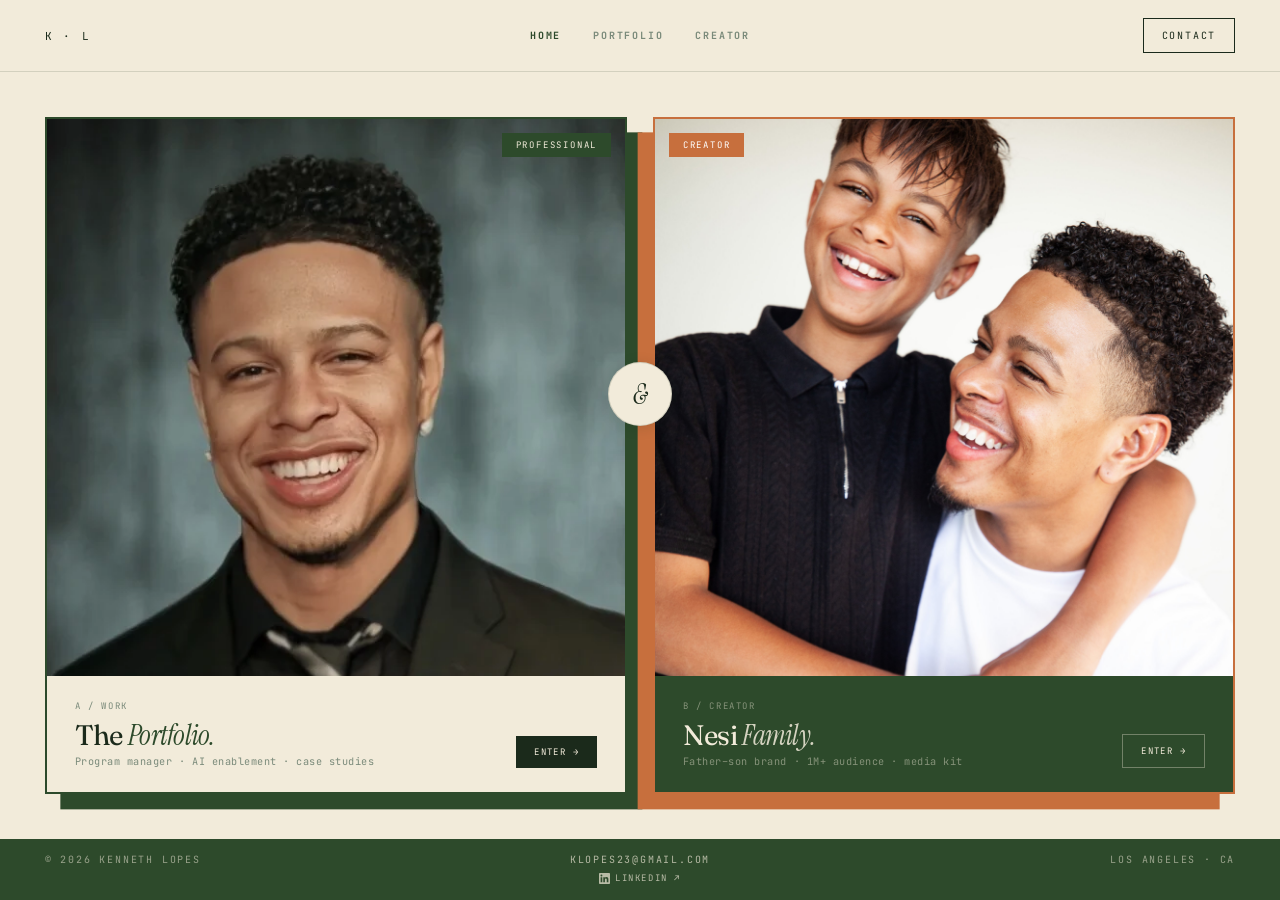
==== commit 153d7993: "feat: 1M+ milestone — TT 710K · IG 100K · Snap 90K · FB 65K Follower bumps across all 5 platforms: -" ====
--- a/index.html
+++ b/index.html
@@ -12,18 +12,18 @@
   <link rel="manifest" href="/manifest.json" />
   <title>Kenneth Lopes · The Nesi Family (@nesimento_, @nesimento) — Sr. TPM + Creator Economy Operator</title>
   <link rel="stylesheet" href="/tokens.css" />
-  <meta name="description" content="Kenneth Lopes — Sr. Technical Program Manager (Los Angeles) and creator behind The Nesi Family (@nesimento_, @nesimento) — 985K+ followers, 250M+ views, 12 closed brand deals across TikTok, Instagram, Snapchat, Facebook, YouTube. AI enablement, creator operations, brand partnerships. Portfolio + media kit." />
+  <meta name="description" content="Kenneth Lopes — Sr. Technical Program Manager (Los Angeles) and creator behind The Nesi Family (@nesimento_, @nesimento) — 1M+ followers, 250M+ views, 12 closed brand deals across TikTok, Instagram, Snapchat, Facebook, YouTube. AI enablement, creator operations, brand partnerships. Portfolio + media kit." />
   <meta name="keywords" content="Kenneth Lopes, Nesimento, The Nesi Family, Nesi Family, @nesimento_, @nesimento, father son creator, TikTok creator, Instagram creator, YouTube Shorts creator, Snapchat Spotlight creator, Facebook Reels creator, creator economy, creator operations, creator manager, creator ops, brand partnerships, influencer marketing, content operations, content programming, cross-platform creator, Sr. Technical Program Manager, Sr. TPM, AI Enablement, GenAI, RAG, HITL, Microsoft Dynamics CRM, Los Angeles" />
   <link rel="canonical" href="https://kennethlopes.com/" />
   <meta property="og:title" content="Kenneth Lopes · The Nesi Family (@nesimento_)" />
-  <meta property="og:description" content="Sr. Program Manager + creator brand The Nesi Family — 985K+ followers, 250M+ views. Portfolio + media kit." />
+  <meta property="og:description" content="Sr. Program Manager + creator brand The Nesi Family — 1M+ followers, 250M+ views. Portfolio + media kit." />
   <meta property="og:image" content="https://kennethlopes.com/assets/og-home.jpg" />
   <meta property="og:url" content="https://kennethlopes.com/" />
   <meta property="og:type" content="website" />
   <meta property="og:site_name" content="Kenneth Lopes · The Nesi Family" />
   <meta name="twitter:card" content="summary_large_image" />
   <meta name="twitter:title" content="Kenneth Lopes · The Nesi Family (@nesimento_)" />
-  <meta name="twitter:description" content="Sr. Program Manager + creator brand The Nesi Family — 985K+ followers, 250M+ views." />
+  <meta name="twitter:description" content="Sr. Program Manager + creator brand The Nesi Family — 1M+ followers, 250M+ views." />
   <meta name="twitter:image" content="https://kennethlopes.com/assets/og-home.jpg" />
   <link rel="icon" href="/assets/favicon.ico" />
 
@@ -293,7 +293,7 @@
     "url": "https://kennethlopes.com",
     "image": "https://kennethlopes.com/assets/headshot.jpg",
     "jobTitle": "Senior Technical Program Manager",
-    "description": "Cross-functional Sr. Program Manager (TPM) in Los Angeles and creator behind The Nesi Family (@nesimento_, @nesimento). 985K+ followers across 5 platforms.",
+    "description": "Cross-functional Sr. Program Manager (TPM) in Los Angeles and creator behind The Nesi Family (@nesimento_, @nesimento). 1M+ followers across 5 platforms.",
     "address": {
       "@type": "PostalAddress",
       "addressLocality": "Los Angeles",
@@ -361,7 +361,7 @@
     "url": "https://kennethlopes.com/media-kit.html",
     "logo": "https://kennethlopes.com/assets/og-mediakit.jpg",
     "image": "https://kennethlopes.com/assets/og-mediakit.jpg",
-    "description": "Father–son creator brand by Kenneth Lopes. 985K+ followers and 250M+ all-time views across TikTok (@nesimento_), Instagram (@nesimento), Snapchat (@nesimento), Facebook, and YouTube (@thenesifamily).",
+    "description": "Father–son creator brand by Kenneth Lopes. 1M+ followers and 250M+ all-time views across TikTok (@nesimento_), Instagram (@nesimento), Snapchat (@nesimento), Facebook, and YouTube (@thenesifamily).",
     "founder": { "@type": "Person", "name": "Kenneth Lopes", "url": "https://kennethlopes.com" },
     "email": "thenesifamilybiz@gmail.com",
     "areaServed": "Worldwide",
@@ -388,7 +388,7 @@
      '@nesimento', etc. without disrupting the visual door layout. -->
 <div class="sr-only" aria-hidden="false" style="position:absolute;left:-9999px;top:auto;width:1px;height:1px;overflow:hidden;">
   <h1>Kenneth Lopes — Sr. Technical Program Manager &amp; creator of The Nesi Family (Nesimento, @nesimento_, @nesimento)</h1>
-  <p>Kenneth Lopes is a Los Angeles–based Senior Technical Program Manager (TPM) at Canoga Perkins, focused on AI enablement, GenAI workflows, RAG + HITL systems, multi-site governance, and go-to-market execution. He is also a creator-economy operator and founder of <strong>The Nesi Family</strong> — a father–son creator brand also known as <strong>Nesimento</strong> and <strong>Nesi</strong> — with handles <strong>@nesimento_</strong> on TikTok and <strong>@nesimento</strong> on Instagram, Snapchat, and Facebook, plus <strong>@thenesifamily</strong> on YouTube. The Nesi Family has grown to 985K+ followers and 250M+ all-time views across the five platforms, with 12 closed paid brand deals including P.F. Chang's, BJ's Restaurants, Shake Shack, Wingstop, Domino's, and Norms Restaurants. Related roles and specializations: creator operations, creator manager, content operations, brand partnerships, influencer marketing, cross-platform content programming, short-form video strategy, TikTok creator, Instagram Reels creator, YouTube Shorts creator, Snapchat Spotlight creator, Facebook Reels creator.</p>
+  <p>Kenneth Lopes is a Los Angeles–based Senior Technical Program Manager (TPM) at Canoga Perkins, focused on AI enablement, GenAI workflows, RAG + HITL systems, multi-site governance, and go-to-market execution. He is also a creator-economy operator and founder of <strong>The Nesi Family</strong> — a father–son creator brand also known as <strong>Nesimento</strong> and <strong>Nesi</strong> — with handles <strong>@nesimento_</strong> on TikTok and <strong>@nesimento</strong> on Instagram, Snapchat, and Facebook, plus <strong>@thenesifamily</strong> on YouTube. The Nesi Family has grown to 1M+ followers and 250M+ all-time views across the five platforms, with 12 closed paid brand deals including P.F. Chang's, BJ's Restaurants, Shake Shack, Wingstop, Domino's, and Norms Restaurants. Related roles and specializations: creator operations, creator manager, content operations, brand partnerships, influencer marketing, cross-platform content programming, short-form video strategy, TikTok creator, Instagram Reels creator, YouTube Shorts creator, Snapchat Spotlight creator, Facebook Reels creator.</p>
 </div>
 <div class="page">
 
@@ -439,7 +439,7 @@
           <div class="door-footer-row">
             <div>
               <h2 class="door-title">Nesi <em>Family.</em></h2>
-              <p class="door-desc">Father–son brand · 985K+ audience · media kit</p>
+              <p class="door-desc">Father–son brand · 1M+ audience · media kit</p>
             </div>
             <span class="door-enter">Enter →</span>
           </div>
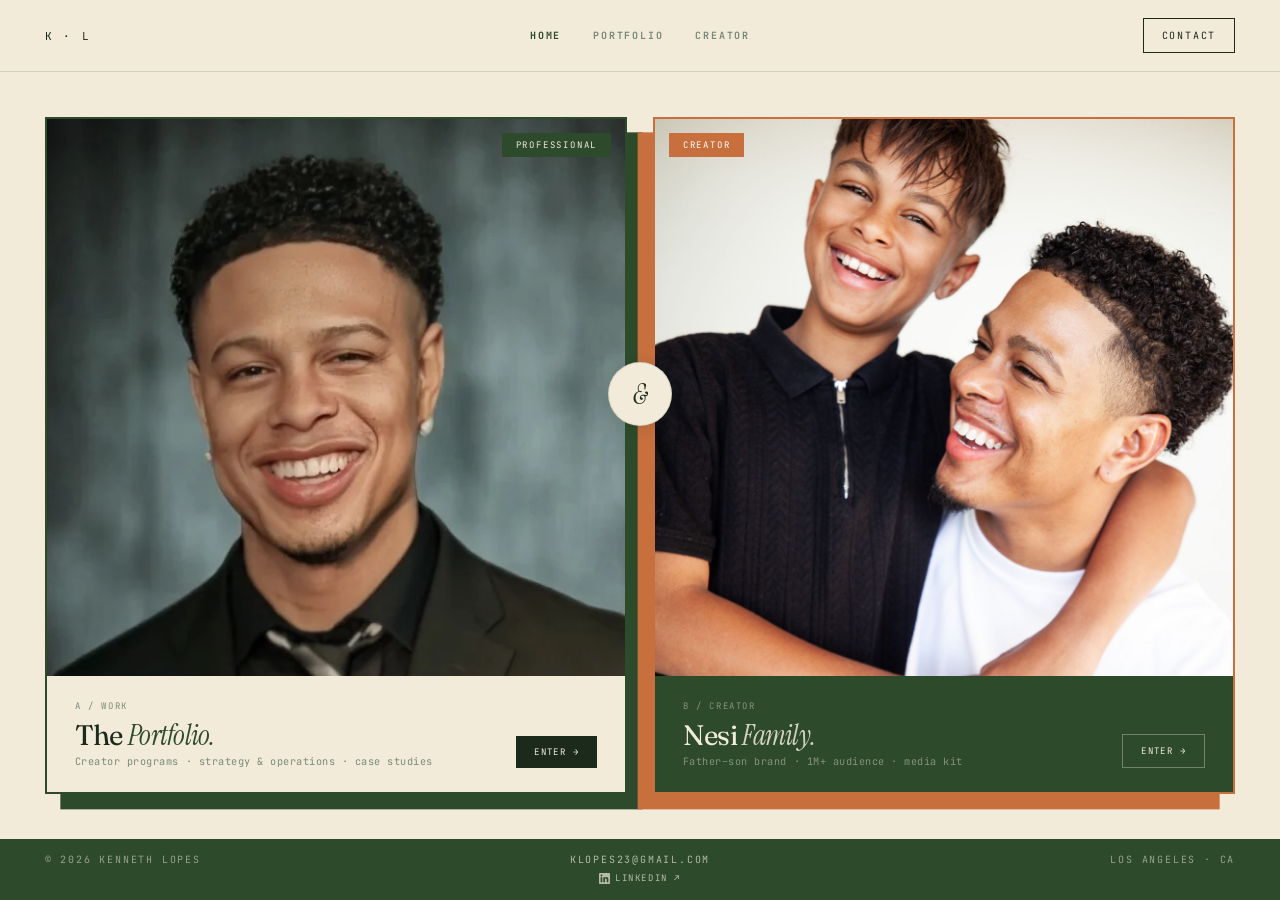
==== commit 9a951d27: "feat: rebrand PR A — creator programs positioning + TikTok/SoundOn role Repositions Kenneth from "Sr" ====
--- a/index.html
+++ b/index.html
@@ -10,20 +10,20 @@
   <meta name="apple-mobile-web-app-title" content="Kenneth Lopes" />
   <link rel="apple-touch-icon" href="/assets/headshot.jpg" />
   <link rel="manifest" href="/manifest.json" />
-  <title>Kenneth Lopes · The Nesi Family (@nesimento_, @nesimento) — Sr. TPM + Creator Economy Operator</title>
+  <title>Kenneth Lopes · Creator Programs · Strategy & Operations · The Nesi Family (@nesimento_, @nesimento)</title>
   <link rel="stylesheet" href="/tokens.css" />
-  <meta name="description" content="Kenneth Lopes — Sr. Technical Program Manager (Los Angeles) and creator behind The Nesi Family (@nesimento_, @nesimento) — 1M+ followers, 250M+ views, 12 closed brand deals across TikTok, Instagram, Snapchat, Facebook, YouTube. AI enablement, creator operations, brand partnerships. Portfolio + media kit." />
+  <meta name="description" content="Kenneth Lopes — Creator Programs, Strategy & Operations (Los Angeles). Founder of The Nesi Family (@nesimento_, @nesimento) — 1M+ audience, 250M+ views, 17+ closed brand deals across TikTok, Instagram, Snapchat, Facebook, YouTube. Starting Oct 2026: Influencer Campaign Manager, PGC Music at TikTok / SoundOn." />
   <meta name="keywords" content="Kenneth Lopes, Nesimento, The Nesi Family, Nesi Family, @nesimento_, @nesimento, father son creator, TikTok creator, Instagram creator, YouTube Shorts creator, Snapchat Spotlight creator, Facebook Reels creator, creator economy, creator operations, creator manager, creator ops, brand partnerships, influencer marketing, content operations, content programming, cross-platform creator, Sr. Technical Program Manager, Sr. TPM, AI Enablement, GenAI, RAG, HITL, Microsoft Dynamics CRM, Los Angeles" />
   <link rel="canonical" href="https://kennethlopes.com/" />
-  <meta property="og:title" content="Kenneth Lopes · The Nesi Family (@nesimento_)" />
-  <meta property="og:description" content="Sr. Program Manager + creator brand The Nesi Family — 1M+ followers, 250M+ views. Portfolio + media kit." />
+  <meta property="og:title" content="Kenneth Lopes · Creator Programs · The Nesi Family (@nesimento_)" />
+  <meta property="og:description" content="Creator, music & growth operator. The Nesi Family — 1M+ audience, 250M+ views. Starting Oct 2026 at TikTok / SoundOn." />
   <meta property="og:image" content="https://kennethlopes.com/assets/og-home.jpg" />
   <meta property="og:url" content="https://kennethlopes.com/" />
   <meta property="og:type" content="website" />
   <meta property="og:site_name" content="Kenneth Lopes · The Nesi Family" />
   <meta name="twitter:card" content="summary_large_image" />
-  <meta name="twitter:title" content="Kenneth Lopes · The Nesi Family (@nesimento_)" />
-  <meta name="twitter:description" content="Sr. Program Manager + creator brand The Nesi Family — 1M+ followers, 250M+ views." />
+  <meta name="twitter:title" content="Kenneth Lopes · Creator Programs · The Nesi Family (@nesimento_)" />
+  <meta name="twitter:description" content="Creator, music & growth operator. The Nesi Family — 1M+ audience, 250M+ views." />
   <meta name="twitter:image" content="https://kennethlopes.com/assets/og-home.jpg" />
   <link rel="icon" href="/assets/favicon.ico" />
 
@@ -292,7 +292,7 @@
     "alternateName": ["Nesimento", "@nesimento_", "@nesimento", "The Nesi Family creator", "Nesi"],
     "url": "https://kennethlopes.com",
     "image": "https://kennethlopes.com/assets/headshot.jpg",
-    "jobTitle": "Senior Technical Program Manager",
+    "jobTitle": "Creator Programs · Strategy & Operations",
     "description": "Cross-functional Sr. Program Manager (TPM) in Los Angeles and creator behind The Nesi Family (@nesimento_, @nesimento). 1M+ followers across 5 platforms.",
     "address": {
       "@type": "PostalAddress",
@@ -387,8 +387,8 @@
      for 'Kenneth Lopes', 'The Nesi Family', 'Nesimento', '@nesimento_',
      '@nesimento', etc. without disrupting the visual door layout. -->
 <div class="sr-only" aria-hidden="false" style="position:absolute;left:-9999px;top:auto;width:1px;height:1px;overflow:hidden;">
-  <h1>Kenneth Lopes — Sr. Technical Program Manager &amp; creator of The Nesi Family (Nesimento, @nesimento_, @nesimento)</h1>
-  <p>Kenneth Lopes is a Los Angeles–based Senior Technical Program Manager (TPM) at Canoga Perkins, focused on AI enablement, GenAI workflows, RAG + HITL systems, multi-site governance, and go-to-market execution. He is also a creator-economy operator and founder of <strong>The Nesi Family</strong> — a father–son creator brand also known as <strong>Nesimento</strong> and <strong>Nesi</strong> — with handles <strong>@nesimento_</strong> on TikTok and <strong>@nesimento</strong> on Instagram, Snapchat, and Facebook, plus <strong>@thenesifamily</strong> on YouTube. The Nesi Family has grown to 1M+ followers and 250M+ all-time views across the five platforms, with 12 closed paid brand deals including P.F. Chang's, BJ's Restaurants, Shake Shack, Wingstop, Domino's, and Norms Restaurants. Related roles and specializations: creator operations, creator manager, content operations, brand partnerships, influencer marketing, cross-platform content programming, short-form video strategy, TikTok creator, Instagram Reels creator, YouTube Shorts creator, Snapchat Spotlight creator, Facebook Reels creator.</p>
+  <h1>Kenneth Lopes — Creator Programs, Strategy &amp; Operations · founder of The Nesi Family (Nesimento, @nesimento_, @nesimento)</h1>
+  <p>Kenneth Lopes is a Los Angeles–based creator, music, and growth operator working at the intersection of creators, content, data, and scalable operations. He is the founder of <strong>The Nesi Family</strong> — a father–son creator brand also known as <strong>Nesimento</strong> and <strong>Nesi</strong> — with handles <strong>@nesimento_</strong> on TikTok and <strong>@nesimento</strong> on Instagram, Snapchat, and Facebook, plus <strong>@thenesifamily</strong> on YouTube. The Nesi Family has grown to 1M+ followers and 250M+ all-time views across the five platforms, with 17+ closed paid brand deals including P.F. Chang's, BJ's Restaurants, Jack in the Box, King's Hawaiian, CAVA, Shake Shack, Domino's, Yogurtland, and a paid TikTok LA Foodie campaign. Starting October 2026, Kenneth is <strong>Influencer Campaign Manager, PGC Music at TikTok / SoundOn</strong>. Before applying these capabilities to platform-scale creator and music growth, Kenneth built the systems foundation as a Senior Technical Program Manager at Canoga Perkins — AI enablement, GenAI workflows, RAG + HITL systems, multi-site governance, and go-to-market execution. Related roles and specializations: creator programs, creator operations, creator manager, content operations, brand partnerships, influencer marketing, artist growth, music release operations, cross-platform content programming, short-form video strategy, TikTok creator, Instagram Reels creator, YouTube Shorts creator, Snapchat Spotlight creator, Facebook Reels creator.</p>
 </div>
 <div class="page">
 
@@ -419,7 +419,7 @@
           <div class="door-footer-row">
             <div>
               <h2 class="door-title">The <em>Portfolio.</em></h2>
-              <p class="door-desc">Program manager · AI enablement · case studies</p>
+              <p class="door-desc">Creator programs · strategy &amp; operations · case studies</p>
             </div>
             <span class="door-enter">Enter →</span>
           </div>
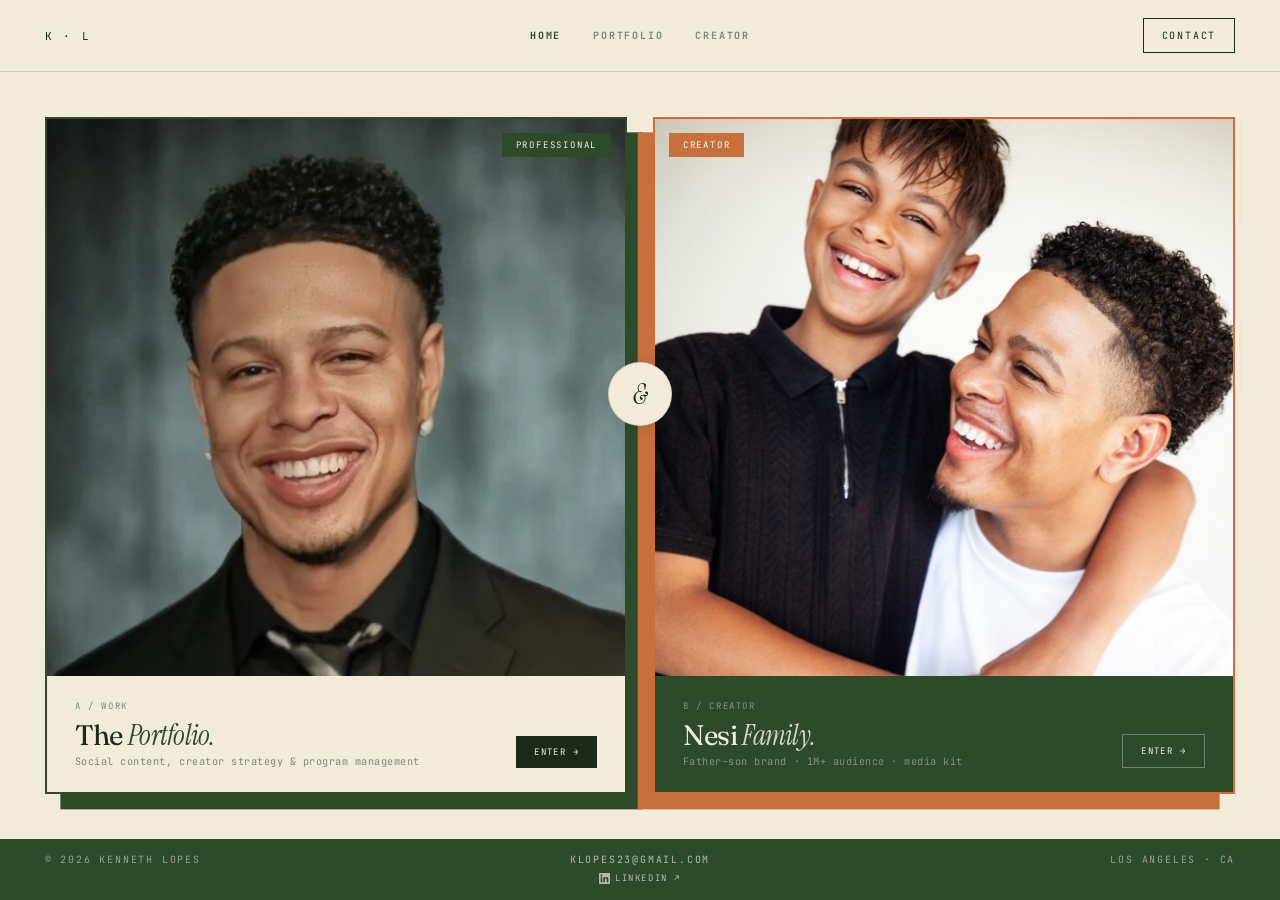
==== commit d775b677: "feat: SoundOn role update + Social Content & Creator Strategy positioning Full positioning + role re" ====
--- a/index.html
+++ b/index.html
@@ -10,20 +10,20 @@
   <meta name="apple-mobile-web-app-title" content="Kenneth Lopes" />
   <link rel="apple-touch-icon" href="/assets/headshot.jpg" />
   <link rel="manifest" href="/manifest.json" />
-  <title>Kenneth Lopes · Creator Programs · Strategy & Operations · The Nesi Family (@nesimento_, @nesimento)</title>
+  <title>Kenneth Lopes · Social Content & Creator Strategy · The Nesi Family (@nesimento_, @nesimento)</title>
   <link rel="stylesheet" href="/tokens.css" />
-  <meta name="description" content="Kenneth Lopes — Creator Programs, Strategy & Operations (Los Angeles). Founder of The Nesi Family (@nesimento_, @nesimento) — 1M+ audience, 250M+ views, 17+ closed brand deals across TikTok, Instagram, Snapchat, Facebook, YouTube. Starting Oct 2026: Influencer Campaign Manager, PGC Music at TikTok / SoundOn." />
+  <meta name="description" content="Kenneth Lopes — Social Content & Creator Strategy Manager at TikTok / SoundOn (Los Angeles). Founder of The Nesi Family (@nesimento_, @nesimento) — 1M+ audience, 250M+ views, 17+ closed brand deals across TikTok, Instagram, Snapchat, Facebook, YouTube. Program-management background across complex technical delivery." />
   <meta name="keywords" content="Kenneth Lopes, Nesimento, The Nesi Family, Nesi Family, @nesimento_, @nesimento, father son creator, TikTok creator, Instagram creator, YouTube Shorts creator, Snapchat Spotlight creator, Facebook Reels creator, creator economy, creator operations, creator manager, creator ops, brand partnerships, influencer marketing, content operations, content programming, cross-platform creator, Sr. Technical Program Manager, Sr. TPM, AI Enablement, GenAI, RAG, HITL, Microsoft Dynamics CRM, Los Angeles" />
   <link rel="canonical" href="https://kennethlopes.com/" />
   <meta property="og:title" content="Kenneth Lopes · Creator Programs · The Nesi Family (@nesimento_)" />
-  <meta property="og:description" content="Creator, music & growth operator. The Nesi Family — 1M+ audience, 250M+ views. Starting Oct 2026 at TikTok / SoundOn." />
+  <meta property="og:description" content="Social Content & Creator Strategy Manager at TikTok / SoundOn. Founder of The Nesi Family — 1M+ audience, 250M+ views. Program-management background in complex technical delivery." />
   <meta property="og:image" content="https://kennethlopes.com/assets/og-home.jpg" />
   <meta property="og:url" content="https://kennethlopes.com/" />
   <meta property="og:type" content="website" />
   <meta property="og:site_name" content="Kenneth Lopes · The Nesi Family" />
   <meta name="twitter:card" content="summary_large_image" />
   <meta name="twitter:title" content="Kenneth Lopes · Creator Programs · The Nesi Family (@nesimento_)" />
-  <meta name="twitter:description" content="Creator, music & growth operator. The Nesi Family — 1M+ audience, 250M+ views." />
+  <meta name="twitter:description" content="Social Content & Creator Strategy Manager at TikTok / SoundOn. The Nesi Family — 1M+ audience, 250M+ views." />
   <meta name="twitter:image" content="https://kennethlopes.com/assets/og-home.jpg" />
   <link rel="icon" href="/assets/favicon.ico" />
 
@@ -292,7 +292,7 @@
     "alternateName": ["Nesimento", "@nesimento_", "@nesimento", "The Nesi Family creator", "Nesi"],
     "url": "https://kennethlopes.com",
     "image": "https://kennethlopes.com/assets/headshot.jpg",
-    "jobTitle": "Creator Programs · Strategy & Operations",
+    "jobTitle": "Social Content & Creator Strategy Manager",
     "description": "Cross-functional Sr. Program Manager (TPM) in Los Angeles and creator behind The Nesi Family (@nesimento_, @nesimento). 1M+ followers across 5 platforms.",
     "address": {
       "@type": "PostalAddress",
@@ -387,8 +387,8 @@
      for 'Kenneth Lopes', 'The Nesi Family', 'Nesimento', '@nesimento_',
      '@nesimento', etc. without disrupting the visual door layout. -->
 <div class="sr-only" aria-hidden="false" style="position:absolute;left:-9999px;top:auto;width:1px;height:1px;overflow:hidden;">
-  <h1>Kenneth Lopes — Creator Programs, Strategy &amp; Operations · founder of The Nesi Family (Nesimento, @nesimento_, @nesimento)</h1>
-  <p>Kenneth Lopes is a Los Angeles–based creator, music, and growth operator working at the intersection of creators, content, data, and scalable operations. He is the founder of <strong>The Nesi Family</strong> — a father–son creator brand also known as <strong>Nesimento</strong> and <strong>Nesi</strong> — with handles <strong>@nesimento_</strong> on TikTok and <strong>@nesimento</strong> on Instagram, Snapchat, and Facebook, plus <strong>@thenesifamily</strong> on YouTube. The Nesi Family has grown to 1M+ followers and 250M+ all-time views across the five platforms, with 17+ closed paid brand deals including P.F. Chang's, BJ's Restaurants, Jack in the Box, King's Hawaiian, CAVA, Shake Shack, Domino's, Yogurtland, and a paid TikTok LA Foodie campaign. Starting October 2026, Kenneth is <strong>Influencer Campaign Manager, PGC Music at TikTok / SoundOn</strong>. Before applying these capabilities to platform-scale creator and music growth, Kenneth built the systems foundation as a Senior Technical Program Manager at Canoga Perkins — AI enablement, GenAI workflows, RAG + HITL systems, multi-site governance, and go-to-market execution. Related roles and specializations: creator programs, creator operations, creator manager, content operations, brand partnerships, influencer marketing, artist growth, music release operations, cross-platform content programming, short-form video strategy, TikTok creator, Instagram Reels creator, YouTube Shorts creator, Snapchat Spotlight creator, Facebook Reels creator.</p>
+  <h1>Kenneth Lopes — Social Content &amp; Creator Strategy Manager at TikTok / SoundOn · founder of The Nesi Family (Nesimento, @nesimento_, @nesimento)</h1>
+  <p>Kenneth Lopes is a Los Angeles–based operator working at the intersection of social content strategy, creator strategy, and program management. As <strong>Social Content &amp; Creator Strategy Manager at TikTok / SoundOn</strong> (TikTok's artist-services and music-distribution platform, started October 2026), his focus areas include social content strategy and growth for SoundOn's official TikTok, Instagram, and YouTube presence; creator strategy and campaign enablement across artist-promotion initiatives; and YouTube content development and format testing. He is also the founder of <strong>The Nesi Family</strong> — a father–son creator brand also known as <strong>Nesimento</strong> and <strong>Nesi</strong> — with handles <strong>@nesimento_</strong> on TikTok and <strong>@nesimento</strong> on Instagram, Snapchat, and Facebook, plus <strong>@thenesifamily</strong> on YouTube. The Nesi Family has grown to 1M+ followers and 250M+ all-time views across the five platforms, with 17+ closed paid brand deals including P.F. Chang's, BJ's Restaurants, Jack in the Box, King's Hawaiian, CAVA, Shake Shack, Domino's, Yogurtland, and a paid TikTok LA Foodie campaign. Before these roles, Kenneth built his systems foundation as a Senior Technical Program Manager at Canoga Perkins — AI enablement, GenAI workflows, RAG + HITL systems, multi-site governance, and go-to-market execution across complex hardware/software/firmware delivery. Related roles and specializations: social content strategy, creator strategy, creator marketing, content experimentation, creator insights, campaign enablement, YouTube content development, program management, content strategy, growth strategy, entertainment / media strategy, strategy &amp; operations, creator programs, creator partnerships, cross-platform content programming, short-form video strategy.</p>
 </div>
 <div class="page">
 
@@ -419,7 +419,7 @@
           <div class="door-footer-row">
             <div>
               <h2 class="door-title">The <em>Portfolio.</em></h2>
-              <p class="door-desc">Creator programs · strategy &amp; operations · case studies</p>
+              <p class="door-desc">Social content, creator strategy &amp; program management</p>
             </div>
             <span class="door-enter">Enter →</span>
           </div>
